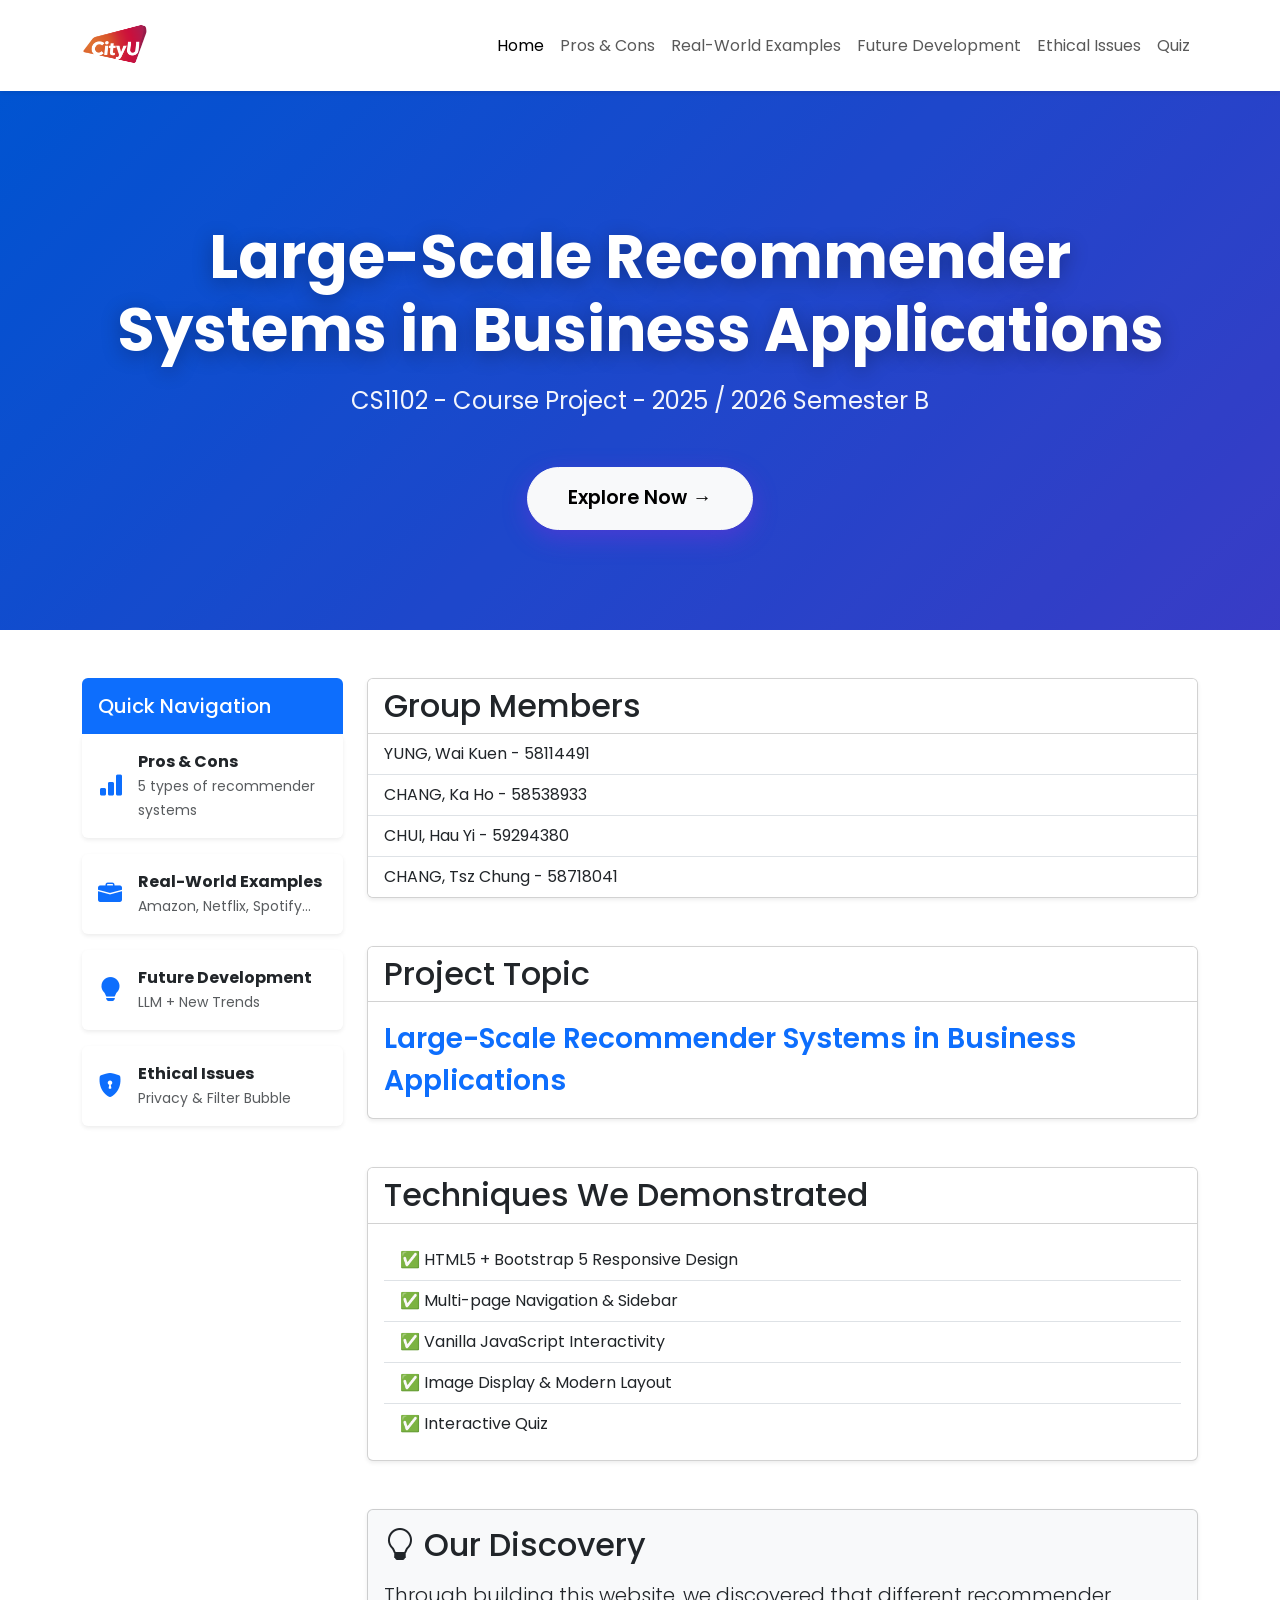
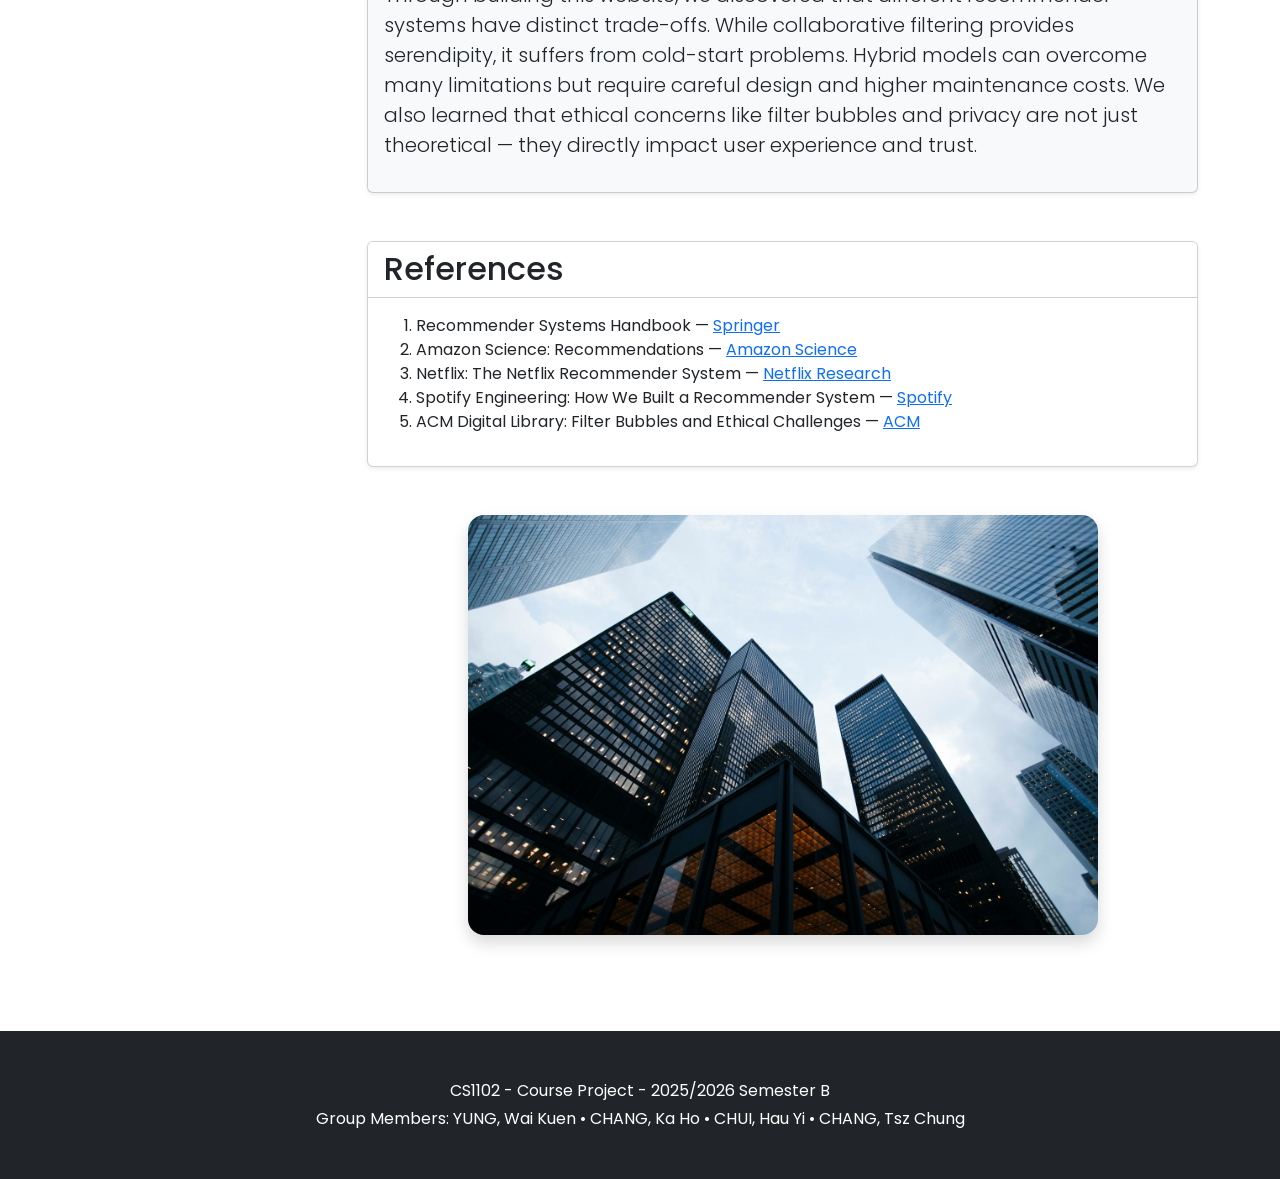
==== index.html @ 097c0360 "1.0 - CS1102 Project" ====
<!DOCTYPE html>
<html lang="en">
<head>
    <meta charset="UTF-8">
    <meta name="viewport" content="width=device-width, initial-scale=1.0">
    <title>Large-Scale Recommender Systems | CS1102</title>
    
    <!-- Bootstrap -->
    <link href="https://cdn.jsdelivr.net/npm/bootstrap@5.3.3/dist/css/bootstrap.min.css" rel="stylesheet">
    <!-- Bootstrap Icons -->
    <link rel="stylesheet" href="https://cdn.jsdelivr.net/npm/bootstrap-icons@1.11.3/font/bootstrap-icons.min.css">
    <!-- Google Fonts -->
    <link href="https://fonts.googleapis.com/css2?family=Poppins:wght@400;500;600;700&display=swap" rel="stylesheet">
    
    <style>
        body { font-family: 'Poppins', sans-serif; }
        .navbar { transition: all 0.4s ease; }
        .navbar.hidden { transform: translateY(-100%); }
        
        .hero {
            background: linear-gradient(135deg, #0066ff, #8a2be2, #ff00cc);
            background-size: 400% 400%;
            animation: gradientShift 15s ease infinite;
            color: white;
            padding: 130px 0 100px;
            position: relative;
            overflow: hidden;
        }

        @keyframes gradientShift {
            0% { background-position: 0% 50%; }
            50% { background-position: 100% 50%; }
            100% { background-position: 0% 50%; }
        }

        .hero::before {
            content: '';
            position: absolute;
            top: 0; left: 0; right: 0; bottom: 0;
            background: rgba(0, 0, 0, 0.18);
            z-index: 1;
        }

        .hero-content {
            position: relative;
            z-index: 2;
        }

        .hero h1 {
            font-size: 3.8rem;
            font-weight: 700;
            text-shadow: 0 4px 20px rgba(0, 0, 0, 0.3);
        }

        .hero p.lead {
            font-size: 1.5rem;
            font-weight: 400;
            opacity: 0.95;
        }

        .explore-btn {
            padding: 16px 40px;
            font-size: 1.2rem;
            font-weight: 600;
            border-radius: 50px;
            transition: all 0.3s;
            box-shadow: 0 8px 25px rgba(138, 43, 226, 0.4);
        }

        .explore-btn:hover {
            transform: translateY(-4px) scale(1.05);
            box-shadow: 0 15px 35px rgba(138, 43, 226, 0.5);
        }

                /* Back to Top Button */
        #backToTop {
            transition: all 0.3s ease;
        }
        #backToTop:hover {
            transform: scale(1.1);
            box-shadow: 0 10px 25px rgba(13, 110, 253, 0.4);
        }
        #backToTop.show {
            display: flex !important;
            align-items: center;
            justify-content: center;
        }
    </style>
</head>
<body>

    <!-- Top Navbar -->
    <nav class="navbar navbar-expand-lg navbar-light bg-white shadow-sm sticky-top">
        <div class="container">
            <!-- CityU Logo -->
            <a class="navbar-brand d-flex align-items-center" href="https://www.cityu.edu.hk/" target="_blank">
                <img src="images/cityu-logo.png" alt="CityU HK" height="65">
            </a>

            <button class="navbar-toggler" type="button" data-bs-toggle="collapse" data-bs-target="#navbarNav">
                <span class="navbar-toggler-icon"></span>
            </button>
            <div class="collapse navbar-collapse" id="navbarNav">
                <ul class="navbar-nav ms-auto">
                    <li class="nav-item"><a class="nav-link active" href="index.html">Home</a></li>
                    <li class="nav-item"><a class="nav-link" href="2.html">Pros & Cons</a></li>
                    <li class="nav-item"><a class="nav-link" href="3.html">Real-World Examples</a></li>
                    <li class="nav-item"><a class="nav-link" href="4.html">Future Development</a></li>
                    <li class="nav-item"><a class="nav-link" href="5.html">Ethical Issues</a></li>
                    <li class="nav-item"><a class="nav-link" href="quiz.html">Quiz</a></li>
                </ul>
            </div>
        </div>
    </nav>

    <div class="hero text-center">
        <div class="container hero-content">
            <h1 class="mb-3">Large-Scale Recommender Systems in Business Applications</h1>
            <p class="lead fs-4 mb-5">CS1102 - Course Project - 2025 / 2026 Semester B</p>
            <a href="2.html" class="btn btn-light explore-btn">
                Explore Now →
            </a>
        </div>
    </div>

    <div class="container mt-5">
        <div class="row">

            <!-- Sidebar -->
            <div class="col-lg-3">
                <div class="sticky-top" style="top: 20px;">
                    <div class="bg-primary text-white p-3 rounded-top">
                        <h5 class="mb-0">Quick Navigation</h5>
                    </div>
                    <div class="sidebar-card card border-0 shadow-sm mb-3">
                        <div class="card-body">
                            <a href="2.html" class="text-decoration-none text-dark d-flex align-items-center">
                                <i class="bi bi-bar-chart-fill me-3 fs-4 text-primary"></i>
                                <div>
                                    <strong>Pros & Cons</strong><br>
                                    <small class="text-muted">5 types of recommender systems</small>
                                </div>
                            </a>
                        </div>
                    </div>
                    <div class="sidebar-card card border-0 shadow-sm mb-3">
                        <div class="card-body">
                            <a href="3.html" class="text-decoration-none text-dark d-flex align-items-center">
                                <i class="bi bi-briefcase-fill me-3 fs-4 text-primary"></i>
                                <div>
                                    <strong>Real-World Examples</strong><br>
                                    <small class="text-muted">Amazon, Netflix, Spotify...</small>
                                </div>
                            </a>
                        </div>
                    </div>
                    <div class="sidebar-card card border-0 shadow-sm mb-3">
                        <div class="card-body">
                            <a href="4.html" class="text-decoration-none text-dark d-flex align-items-center">
                                <i class="bi bi-lightbulb-fill me-3 fs-4 text-primary"></i>
                                <div>
                                    <strong>Future Development</strong><br>
                                    <small class="text-muted">LLM + New Trends</small>
                                </div>
                            </a>
                        </div>
                    </div>
                    <div class="sidebar-card card border-0 shadow-sm mb-3">
                        <div class="card-body">
                            <a href="5.html" class="text-decoration-none text-dark d-flex align-items-center">
                                <i class="bi bi-shield-lock-fill me-3 fs-4 text-primary"></i>
                                <div>
                                    <strong>Ethical Issues</strong><br>
                                    <small class="text-muted">Privacy & Filter Bubble</small>
                                </div>
                            </a>
                        </div>
                    </div>
                </div>
            </div>

            <!-- Main Content -->
            <div class="col-lg-9">

                <!-- Group Members -->
                <div class="card shadow-sm mb-5">
                    <div class="card-header bg-white">
                        <h2 class="section-title mb-0">Group Members</h2>
                    </div>
                    <ul class="list-group list-group-flush">
                        <li class="list-group-item fs-6">YUNG, Wai Kuen - 58114491</li>
                        <li class="list-group-item fs-6">CHANG, Ka Ho - 58538933</li>
                        <li class="list-group-item fs-6">CHUI, Hau Yi - 59294380</li>
                        <li class="list-group-item fs-6">CHANG, Tsz Chung - 58718041</li>
                    </ul>
                </div>

                <!-- Topic -->
                <div class="card shadow-sm mb-5">
                    <div class="card-header bg-white">
                        <h2 class="section-title mb-0">Project Topic</h2>
                    </div>
                    <div class="card-body">
                        <p class="fs-3 fw-semibold text-primary mb-0">
                            Large-Scale Recommender Systems in Business Applications
                        </p>
                    </div>
                </div>

                <!-- Techniques -->
                <div class="card shadow-sm mb-5">
                    <div class="card-header bg-white">
                        <h2 class="section-title mb-0">Techniques We Demonstrated</h2>
                    </div>
                    <div class="card-body">
                        <ul class="list-group list-group-flush">
                            <li class="list-group-item">✅ HTML5 + Bootstrap 5 Responsive Design</li>
                            <li class="list-group-item">✅ Multi-page Navigation & Sidebar</li>
                            <li class="list-group-item">✅ Vanilla JavaScript Interactivity</li>
                            <li class="list-group-item">✅ Image Display & Modern Layout</li>
                            <li class="list-group-item">✅ Interactive Quiz</li>
                        </ul>
                    </div>
                </div>

                <!-- Discovery -->
                <div class="card shadow-sm mb-5 bg-light">
                    <div class="card-body">
                        <h2 class="section-title mb-3"><i class="bi bi-lightbulb"></i> Our Discovery</h2>
                        <p class="lead">
                            Through building this website, we discovered that different recommender systems have distinct trade-offs. 
                            While collaborative filtering provides serendipity, it suffers from cold-start problems. 
                            Hybrid models can overcome many limitations but require careful design and higher maintenance costs. 
                            We also learned that ethical concerns like filter bubbles and privacy are not just theoretical — they directly impact user experience and trust.
                        </p>
                    </div>
                </div>

                <!-- References -->
                <div class="card shadow-sm mb-5">
                    <div class="card-header bg-white">
                        <h2 class="section-title mb-0">References</h2>
                    </div>
                    <div class="card-body">
                        <ol>
                            <li>Recommender Systems Handbook — <a href="https://www.springer.com/gp/book/9781489976376" target="_blank">Springer</a></li>
                            <li>Amazon Science: Recommendations — <a href="https://www.amazon.science" target="_blank">Amazon Science</a></li>
                            <li>Netflix: The Netflix Recommender System — <a href="https://research.netflix.com" target="_blank">Netflix Research</a></li>
                            <li>Spotify Engineering: How We Built a Recommender System — <a href="https://engineering.atspotify.com" target="_blank">Spotify</a></li>
                            <li>ACM Digital Library: Filter Bubbles and Ethical Challenges — <a href="https://dl.acm.org" target="_blank">ACM</a></li>
                        </ol>
                    </div>
                </div>

                <!-- Cover Image -->
                <div class="text-center mb-5">
                    <img src="images/cover.jpg" alt="Recommender System" class="img-fluid rounded-4 shadow" style="max-height: 420px;">
                </div>

            </div>
        </div>
    </div>

    <!-- Footer -->
    <footer class="bg-dark text-white text-center py-5 mt-5">
        <div class="container">
            <p class="mb-1">CS1102 - Course Project - 2025/2026 Semester B</p>
            <p class="mb-0">Group Members: YUNG, Wai Kuen • CHANG, Ka Ho • CHUI, Hau Yi • CHANG, Tsz Chung</p>
        </div>
    </footer>

        <!-- Back to Top Button -->
    <button id="backToTop" class="btn btn-primary rounded-circle shadow-lg position-fixed bottom-0 end-0 m-4" 
            style="width: 55px; height: 55px; display: none; z-index: 1000;">
        <i class="bi bi-arrow-up fs-3"></i>
    </button>

    <!-- Bootstrap JS + JS -->
    <script src="https://cdn.jsdelivr.net/npm/bootstrap@5.3.3/dist/js/bootstrap.bundle.min.js"></script>
    <script src="js/script.js"></script>
</body>
</html>
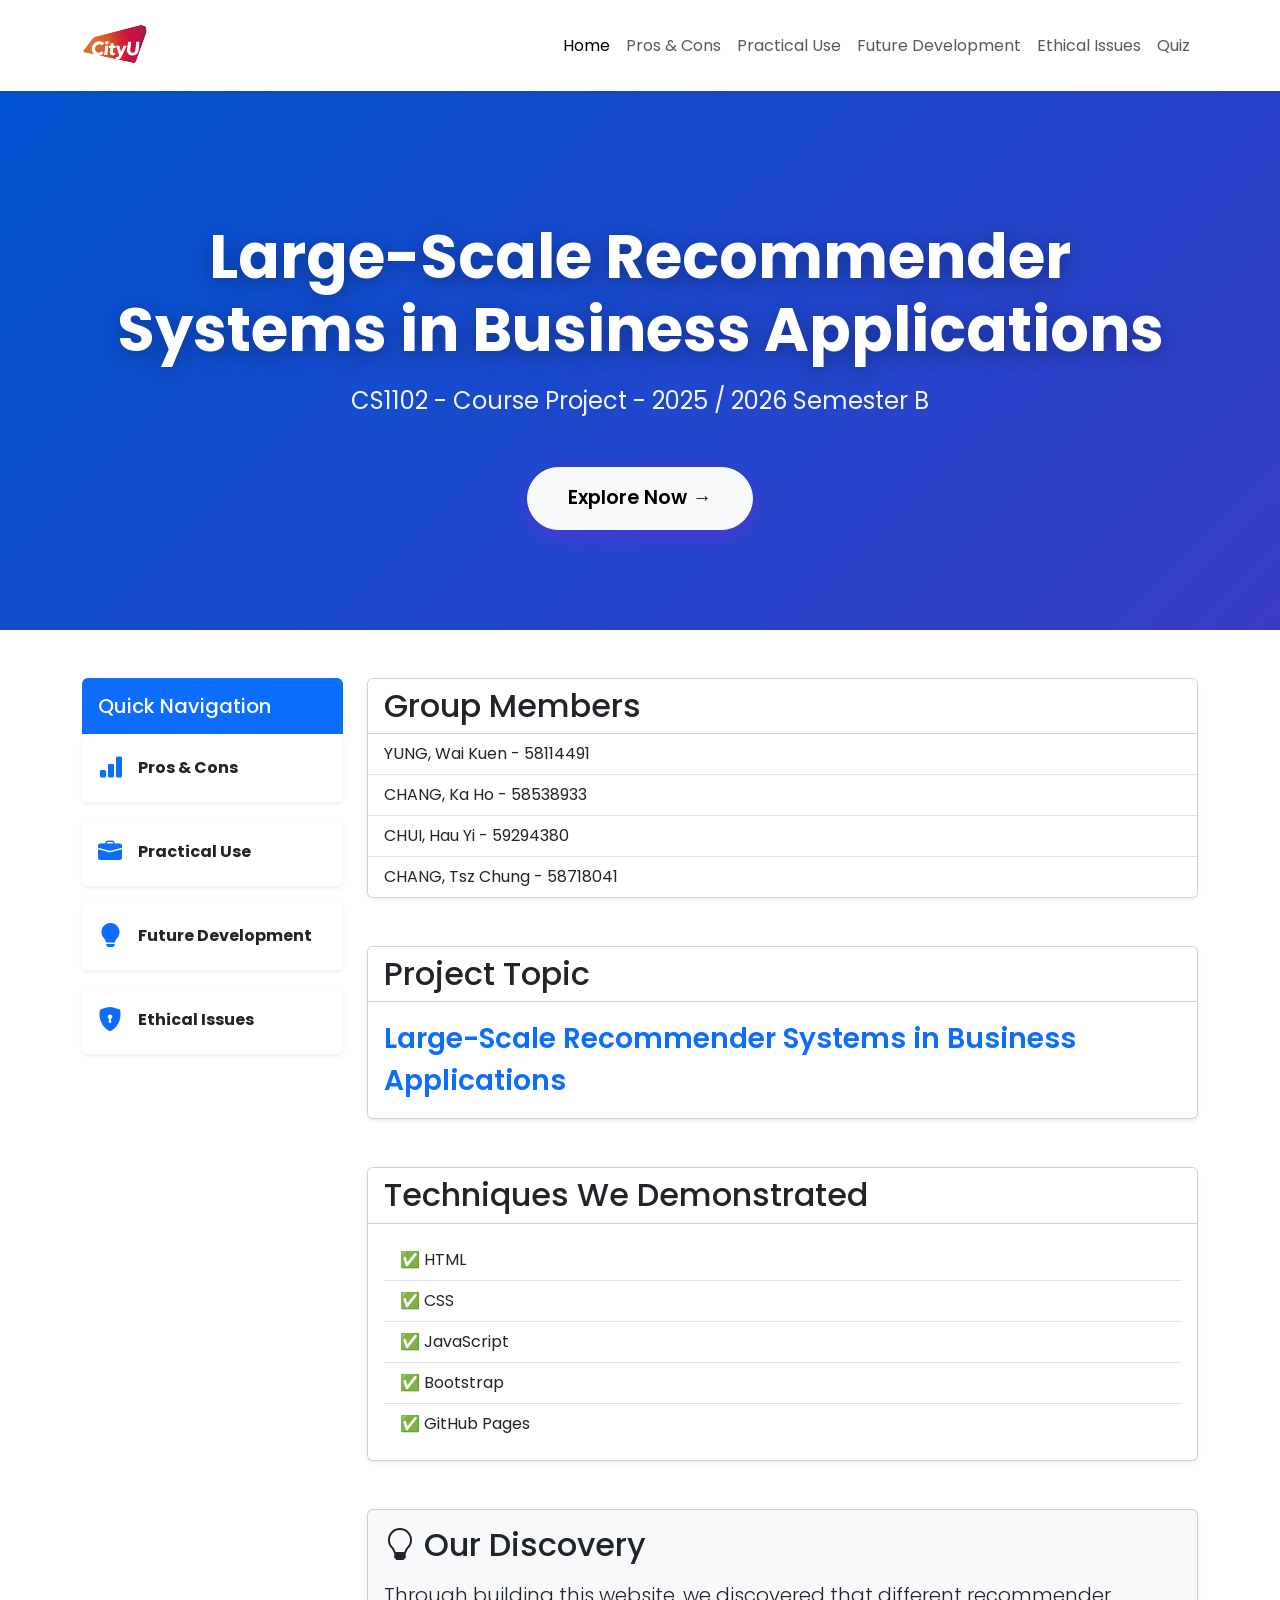
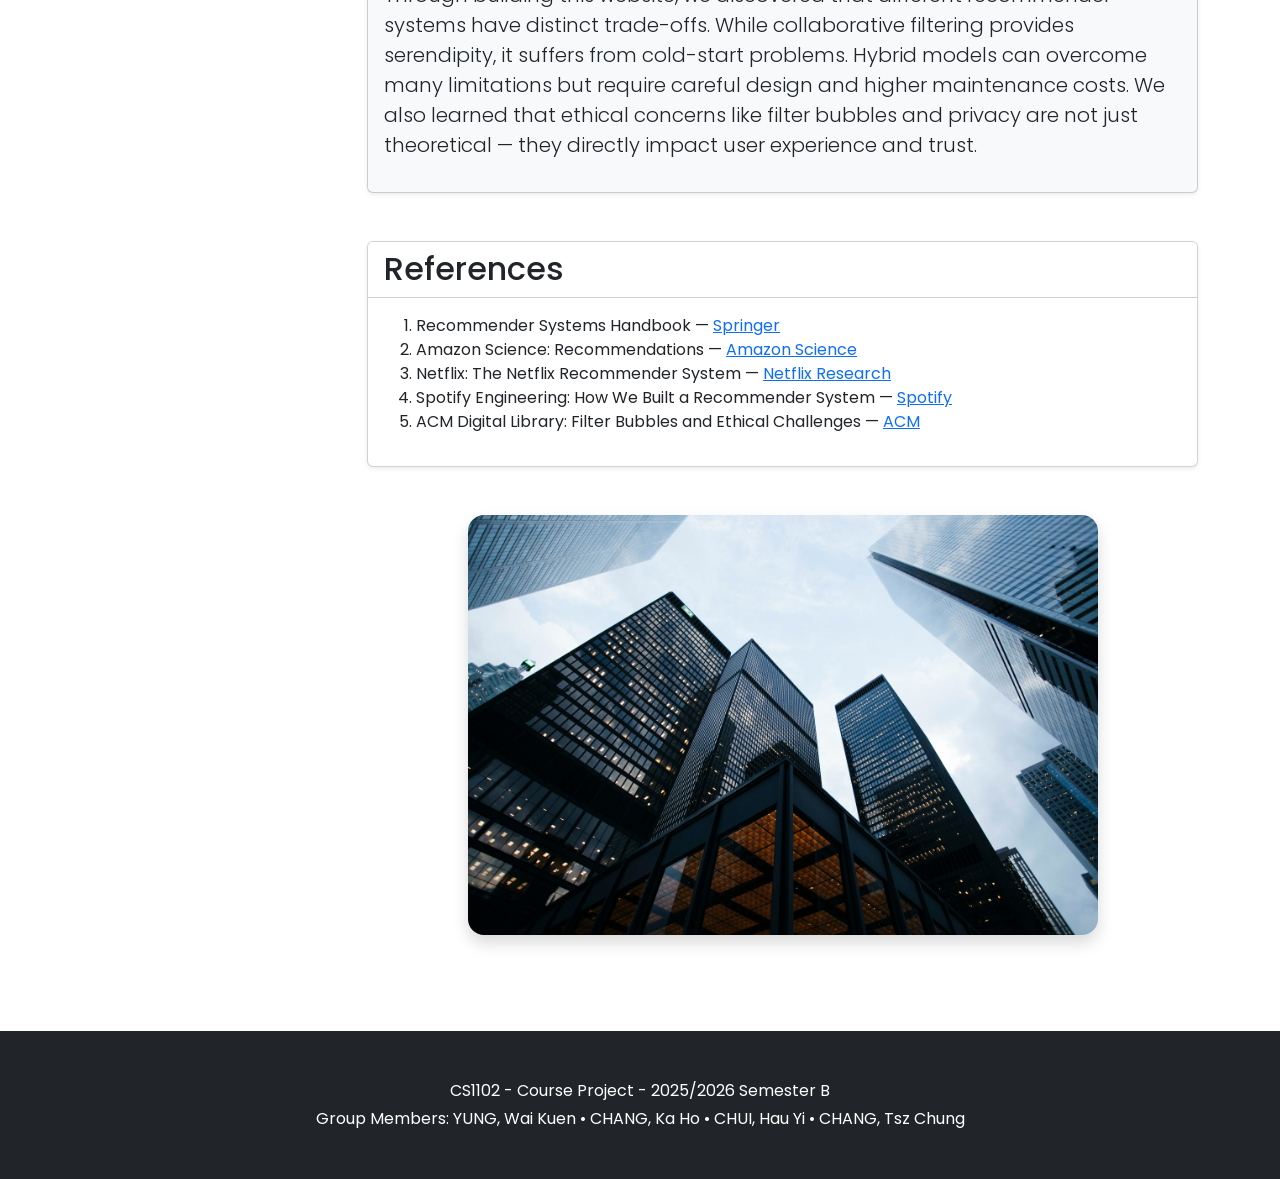
==== commit 20bf2938: "1.3" ====
--- a/index.html
+++ b/index.html
@@ -3,7 +3,7 @@
 <head>
     <meta charset="UTF-8">
     <meta name="viewport" content="width=device-width, initial-scale=1.0">
-    <title>Large-Scale Recommender Systems | CS1102</title>
+    <title>Home | CS1102</title>
     
     <!-- Bootstrap -->
     <link href="https://cdn.jsdelivr.net/npm/bootstrap@5.3.3/dist/css/bootstrap.min.css" rel="stylesheet">
@@ -16,6 +16,12 @@
         body { font-family: 'Poppins', sans-serif; }
         .navbar { transition: all 0.4s ease; }
         .navbar.hidden { transform: translateY(-100%); }
+
+        body {
+            display: flex;
+            flex-direction: column;
+            min-height: 100vh;
+        }
         
         .hero {
             background: linear-gradient(135deg, #0066ff, #8a2be2, #ff00cc);
@@ -104,7 +110,7 @@
                 <ul class="navbar-nav ms-auto">
                     <li class="nav-item"><a class="nav-link active" href="index.html">Home</a></li>
                     <li class="nav-item"><a class="nav-link" href="2.html">Pros & Cons</a></li>
-                    <li class="nav-item"><a class="nav-link" href="3.html">Real-World Examples</a></li>
+                    <li class="nav-item"><a class="nav-link" href="3.html">Practical Use</a></li>
                     <li class="nav-item"><a class="nav-link" href="4.html">Future Development</a></li>
                     <li class="nav-item"><a class="nav-link" href="5.html">Ethical Issues</a></li>
                     <li class="nav-item"><a class="nav-link" href="quiz.html">Quiz</a></li>
@@ -123,61 +129,53 @@
         </div>
     </div>
 
-    <div class="container mt-5">
+    <div class="container mt-5 flex-grow-1">
         <div class="row">
 
             <!-- Sidebar -->
-            <div class="col-lg-3">
-                <div class="sticky-top" style="top: 20px;">
-                    <div class="bg-primary text-white p-3 rounded-top">
-                        <h5 class="mb-0">Quick Navigation</h5>
-                    </div>
-                    <div class="sidebar-card card border-0 shadow-sm mb-3">
-                        <div class="card-body">
-                            <a href="2.html" class="text-decoration-none text-dark d-flex align-items-center">
-                                <i class="bi bi-bar-chart-fill me-3 fs-4 text-primary"></i>
-                                <div>
-                                    <strong>Pros & Cons</strong><br>
-                                    <small class="text-muted">5 types of recommender systems</small>
-                                </div>
-                            </a>
-                        </div>
-                    </div>
-                    <div class="sidebar-card card border-0 shadow-sm mb-3">
-                        <div class="card-body">
-                            <a href="3.html" class="text-decoration-none text-dark d-flex align-items-center">
-                                <i class="bi bi-briefcase-fill me-3 fs-4 text-primary"></i>
-                                <div>
-                                    <strong>Real-World Examples</strong><br>
-                                    <small class="text-muted">Amazon, Netflix, Spotify...</small>
-                                </div>
-                            </a>
-                        </div>
-                    </div>
-                    <div class="sidebar-card card border-0 shadow-sm mb-3">
-                        <div class="card-body">
-                            <a href="4.html" class="text-decoration-none text-dark d-flex align-items-center">
-                                <i class="bi bi-lightbulb-fill me-3 fs-4 text-primary"></i>
-                                <div>
-                                    <strong>Future Development</strong><br>
-                                    <small class="text-muted">LLM + New Trends</small>
-                                </div>
-                            </a>
-                        </div>
-                    </div>
-                    <div class="sidebar-card card border-0 shadow-sm mb-3">
-                        <div class="card-body">
-                            <a href="5.html" class="text-decoration-none text-dark d-flex align-items-center">
-                                <i class="bi bi-shield-lock-fill me-3 fs-4 text-primary"></i>
-                                <div>
-                                    <strong>Ethical Issues</strong><br>
-                                    <small class="text-muted">Privacy & Filter Bubble</small>
-                                </div>
-                            </a>
-                        </div>
-                    </div>
-                </div>
-            </div>
+    <div class="col-lg-3">
+        <div class="sticky-top" style="top: 20px;">
+            <div class="bg-primary text-white p-3 rounded-top">
+                <h5 class="mb-0">Quick Navigation</h5>
+            </div>
+        
+            <div class="card border-0 shadow-sm mb-3">
+                <div class="card-body">
+                    <a href="2.html" class="text-decoration-none text-dark d-flex align-items-center">
+                        <i class="bi bi-bar-chart-fill me-3 fs-4 text-primary"></i>
+                        <strong>Pros & Cons</strong>
+                    </a>
+                </div>
+            </div>
+        
+            <div class="card border-0 shadow-sm mb-3">
+                <div class="card-body">
+                    <a href="3.html" class="text-decoration-none text-dark d-flex align-items-center">
+                        <i class="bi bi-briefcase-fill me-3 fs-4 text-primary"></i>
+                        <strong>Practical Use</strong>
+                    </a>
+                </div>
+            </div>
+        
+            <div class="card border-0 shadow-sm mb-3">
+                <div class="card-body">
+                    <a href="4.html" class="text-decoration-none text-dark d-flex align-items-center">
+                        <i class="bi bi-lightbulb-fill me-3 fs-4 text-primary"></i>
+                        <strong>Future Development</strong>
+                    </a>
+                </div>
+            </div>
+        
+            <div class="card border-0 shadow-sm mb-3">
+                <div class="card-body">
+                    <a href="5.html" class="text-decoration-none text-dark d-flex align-items-center">
+                        <i class="bi bi-shield-lock-fill me-3 fs-4 text-primary"></i>
+                        <strong>Ethical Issues</strong>
+                    </a>
+                </div>
+            </div>
+        </div>
+    </div>
 
             <!-- Main Content -->
             <div class="col-lg-9">
@@ -214,11 +212,11 @@
                     </div>
                     <div class="card-body">
                         <ul class="list-group list-group-flush">
-                            <li class="list-group-item">✅ HTML5 + Bootstrap 5 Responsive Design</li>
-                            <li class="list-group-item">✅ Multi-page Navigation & Sidebar</li>
-                            <li class="list-group-item">✅ Vanilla JavaScript Interactivity</li>
-                            <li class="list-group-item">✅ Image Display & Modern Layout</li>
-                            <li class="list-group-item">✅ Interactive Quiz</li>
+                            <li class="list-group-item">✅ HTML</li>
+                            <li class="list-group-item">✅ CSS</li>
+                            <li class="list-group-item">✅ JavaScript</li>
+                            <li class="list-group-item">✅ Bootstrap</li>
+                            <li class="list-group-item">✅ GitHub Pages</li>
                         </ul>
                     </div>
                 </div>
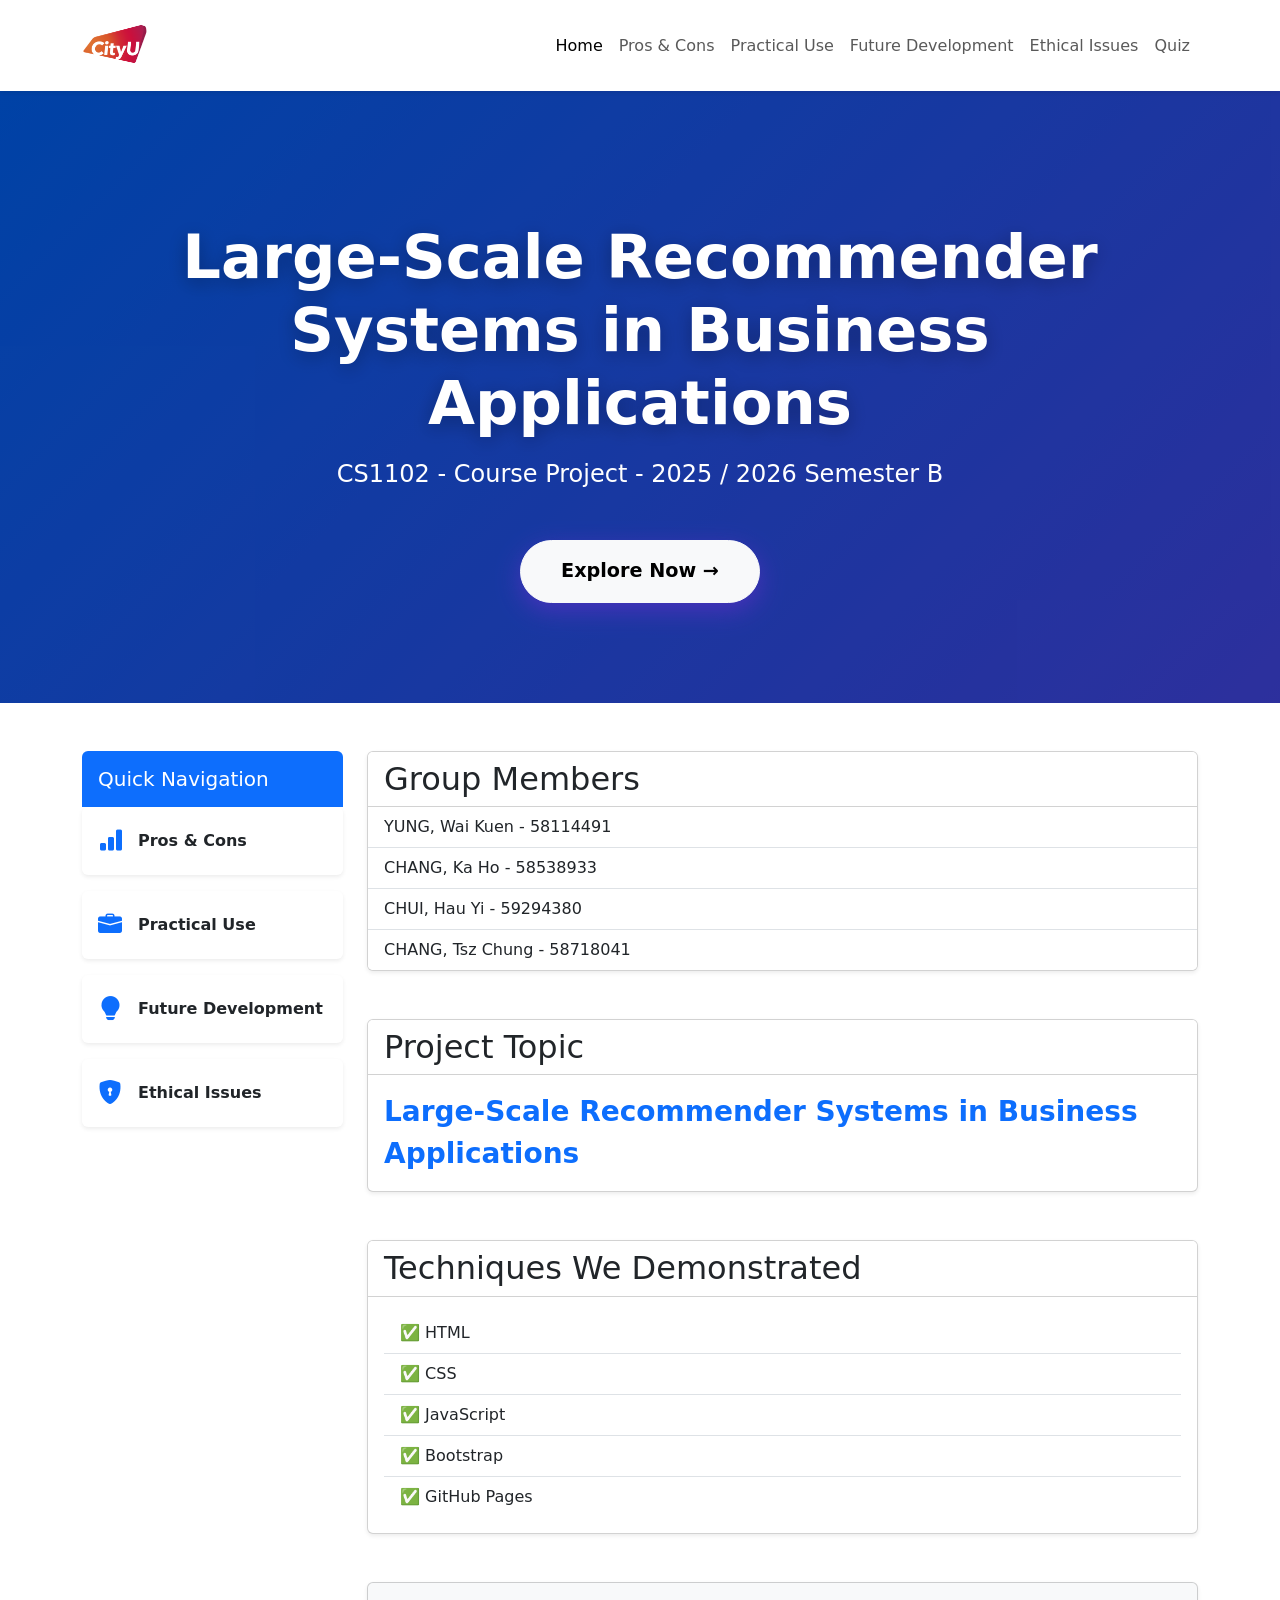
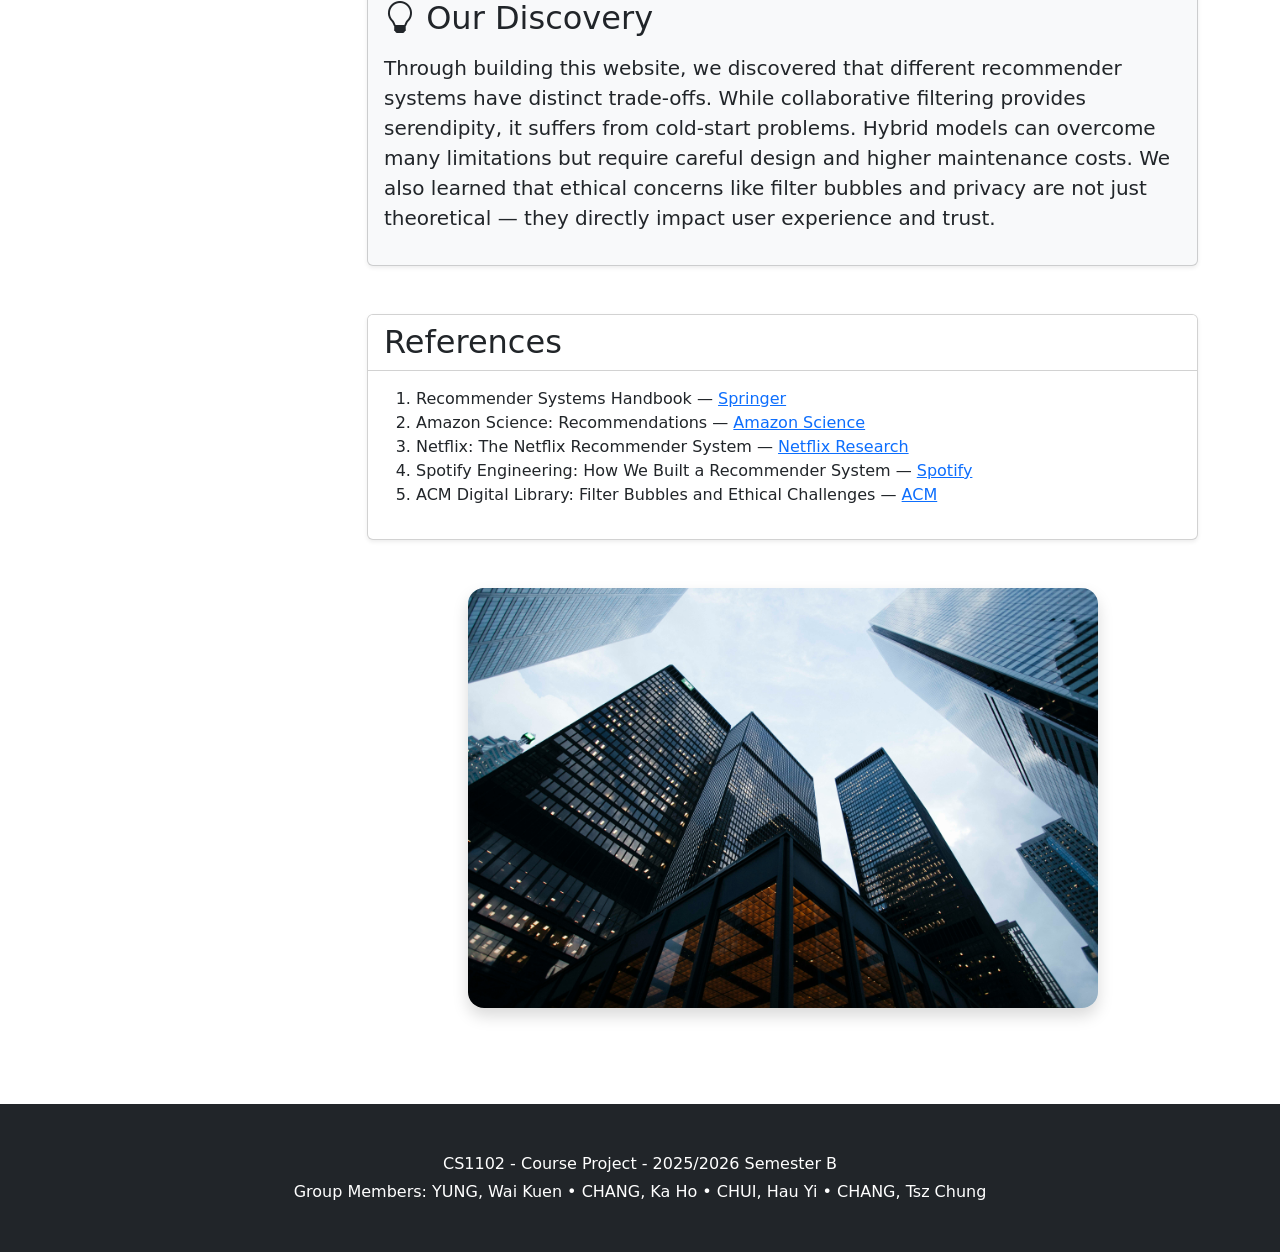
==== commit 89d20135: "1.4" ====
--- a/index.html
+++ b/index.html
@@ -4,98 +4,31 @@
     <meta charset="UTF-8">
     <meta name="viewport" content="width=device-width, initial-scale=1.0">
     <title>Home | CS1102</title>
-    
-    <!-- Bootstrap -->
+    <link rel="icon" href="images/favicon.ico" type="image/x-icon">
+    <link href="css/style.css" rel="stylesheet">
     <link href="https://cdn.jsdelivr.net/npm/bootstrap@5.3.3/dist/css/bootstrap.min.css" rel="stylesheet">
-    <!-- Bootstrap Icons -->
     <link rel="stylesheet" href="https://cdn.jsdelivr.net/npm/bootstrap-icons@1.11.3/font/bootstrap-icons.min.css">
-    <!-- Google Fonts -->
     <link href="https://fonts.googleapis.com/css2?family=Poppins:wght@400;500;600;700&display=swap" rel="stylesheet">
     
     <style>
-        body { font-family: 'Poppins', sans-serif; }
-        .navbar { transition: all 0.4s ease; }
-        .navbar.hidden { transform: translateY(-100%); }
-
-        body {
-            display: flex;
-            flex-direction: column;
-            min-height: 100vh;
-        }
-        
-        .hero {
-            background: linear-gradient(135deg, #0066ff, #8a2be2, #ff00cc);
-            background-size: 400% 400%;
-            animation: gradientShift 15s ease infinite;
-            color: white;
-            padding: 130px 0 100px;
-            position: relative;
-            overflow: hidden;
-        }
-
-        @keyframes gradientShift {
-            0% { background-position: 0% 50%; }
-            50% { background-position: 100% 50%; }
-            100% { background-position: 0% 50%; }
-        }
-
-        .hero::before {
-            content: '';
-            position: absolute;
-            top: 0; left: 0; right: 0; bottom: 0;
-            background: rgba(0, 0, 0, 0.18);
-            z-index: 1;
-        }
-
-        .hero-content {
-            position: relative;
-            z-index: 2;
-        }
-
-        .hero h1 {
-            font-size: 3.8rem;
-            font-weight: 700;
-            text-shadow: 0 4px 20px rgba(0, 0, 0, 0.3);
-        }
-
-        .hero p.lead {
-            font-size: 1.5rem;
-            font-weight: 400;
-            opacity: 0.95;
-        }
-
-        .explore-btn {
-            padding: 16px 40px;
-            font-size: 1.2rem;
-            font-weight: 600;
-            border-radius: 50px;
-            transition: all 0.3s;
-            box-shadow: 0 8px 25px rgba(138, 43, 226, 0.4);
-        }
-
-        .explore-btn:hover {
-            transform: translateY(-4px) scale(1.05);
-            box-shadow: 0 15px 35px rgba(138, 43, 226, 0.5);
-        }
-
-                /* Back to Top Button */
-        #backToTop {
-            transition: all 0.3s ease;
-        }
-        #backToTop:hover {
-            transform: scale(1.1);
-            box-shadow: 0 10px 25px rgba(13, 110, 253, 0.4);
-        }
-        #backToTop.show {
-            display: flex !important;
-            align-items: center;
-            justify-content: center;
-        }
+    .hero-content { position: relative; z-index: 2; }
+    .explore-btn {
+        padding: 16px 40px;
+        font-size: 1.2rem;
+        font-weight: 600;
+        border-radius: 50px;
+        transition: all 0.3s;
+        box-shadow: 0 8px 25px rgba(138, 43, 226, 0.4);
+    }
+    .explore-btn:hover {
+        transform: translateY(-4px) scale(1.05);
+        box-shadow: 0 15px 35px rgba(138, 43, 226, 0.5);
+    }
     </style>
 </head>
 <body>
 
-    <!-- Top Navbar -->
+    <!-- Navbar -->
     <nav class="navbar navbar-expand-lg navbar-light bg-white shadow-sm sticky-top">
         <div class="container">
             <!-- CityU Logo -->
@@ -139,7 +72,7 @@
                 <h5 class="mb-0">Quick Navigation</h5>
             </div>
         
-            <div class="card border-0 shadow-sm mb-3">
+            <div class="card sidebar-card border-0 shadow-sm mb-3">
                 <div class="card-body">
                     <a href="2.html" class="text-decoration-none text-dark d-flex align-items-center">
                         <i class="bi bi-bar-chart-fill me-3 fs-4 text-primary"></i>
@@ -148,7 +81,7 @@
                 </div>
             </div>
         
-            <div class="card border-0 shadow-sm mb-3">
+            <div class="card sidebar-card border-0 shadow-sm mb-3">
                 <div class="card-body">
                     <a href="3.html" class="text-decoration-none text-dark d-flex align-items-center">
                         <i class="bi bi-briefcase-fill me-3 fs-4 text-primary"></i>
@@ -157,7 +90,7 @@
                 </div>
             </div>
         
-            <div class="card border-0 shadow-sm mb-3">
+            <div class="card sidebar-card border-0 shadow-sm mb-3">
                 <div class="card-body">
                     <a href="4.html" class="text-decoration-none text-dark d-flex align-items-center">
                         <i class="bi bi-lightbulb-fill me-3 fs-4 text-primary"></i>
@@ -166,7 +99,7 @@
                 </div>
             </div>
         
-            <div class="card border-0 shadow-sm mb-3">
+            <div class="card sidebar-card border-0 shadow-sm mb-3">
                 <div class="card-body">
                     <a href="5.html" class="text-decoration-none text-dark d-flex align-items-center">
                         <i class="bi bi-shield-lock-fill me-3 fs-4 text-primary"></i>
@@ -177,11 +110,11 @@
         </div>
     </div>
 
-            <!-- Main Content -->
-            <div class="col-lg-9">
-
-                <!-- Group Members -->
-                <div class="card shadow-sm mb-5">
+            <!-- Main -->
+            <div class="col-lg-9 fade-in">
+
+                <!-- Members -->
+                <div class="card group-card shadow-sm mb-5">
                     <div class="card-header bg-white">
                         <h2 class="section-title mb-0">Group Members</h2>
                     </div>
@@ -194,7 +127,7 @@
                 </div>
 
                 <!-- Topic -->
-                <div class="card shadow-sm mb-5">
+                <div class="card topic-card shadow-sm mb-5">
                     <div class="card-header bg-white">
                         <h2 class="section-title mb-0">Project Topic</h2>
                     </div>
@@ -206,7 +139,7 @@
                 </div>
 
                 <!-- Techniques -->
-                <div class="card shadow-sm mb-5">
+                <div class="card tech-card shadow-sm mb-5">
                     <div class="card-header bg-white">
                         <h2 class="section-title mb-0">Techniques We Demonstrated</h2>
                     </div>
@@ -222,7 +155,7 @@
                 </div>
 
                 <!-- Discovery -->
-                <div class="card shadow-sm mb-5 bg-light">
+                <div class="card dis-card shadow-sm mb-5 bg-light">
                     <div class="card-body">
                         <h2 class="section-title mb-3"><i class="bi bi-lightbulb"></i> Our Discovery</h2>
                         <p class="lead">
@@ -235,7 +168,7 @@
                 </div>
 
                 <!-- References -->
-                <div class="card shadow-sm mb-5">
+                <div class="card ref-card shadow-sm mb-5">
                     <div class="card-header bg-white">
                         <h2 class="section-title mb-0">References</h2>
                     </div>
@@ -267,7 +200,7 @@
         </div>
     </footer>
 
-        <!-- Back to Top Button -->
+        <!-- B2T -->
     <button id="backToTop" class="btn btn-primary rounded-circle shadow-lg position-fixed bottom-0 end-0 m-4" 
             style="width: 55px; height: 55px; display: none; z-index: 1000;">
         <i class="bi bi-arrow-up fs-3"></i>
--- a/css/style.css
+++ b/css/style.css
@@ -0,0 +1,83 @@
+body { 
+    font-family: 'Poppins', sans-serif; 
+}
+
+.navbar { 
+    transition: all 0.4s ease; 
+}
+.navbar.hidden { 
+    transform: translateY(-100%); 
+}
+
+.hero {
+    background: linear-gradient(135deg, #0066ff, #8a2be2, #ff00cc);
+    background-size: 400% 400%;
+    animation: gradientShift 15s ease infinite;
+    color: white;
+    padding: 130px 0 100px;
+    position: relative;
+    overflow: hidden;
+}
+.hero::before {
+    content: '';
+    position: absolute;
+    top: 0; left: 0; right: 0; bottom: 0;
+    background: rgba(0, 0, 0, 0.35);
+    z-index: 1;
+}
+.hero .container { position: relative; z-index: 2; }
+.hero h1 {
+    font-size: 3.8rem;
+    font-weight: 700;
+    text-shadow: 0 4px 20px rgba(0,0,0,0.3);
+}
+
+.sidebar-card {
+    background: rgba(255, 255, 255, 0.88);
+    backdrop-filter: blur(12px);
+    border: 1px solid rgba(255,255,255,0.7);
+    transition: all 0.3s ease;
+}
+.sidebar-card:hover {
+    transform: translateY(-4px);
+    box-shadow: 0 12px 30px rgba(0, 0, 0, 0.18);
+    background: rgba(255, 255, 255, 0.95);
+}
+
+.btn:hover,
+.card:hover:not(.group-card):not(.topic-card):not(.tech-card):not(.dis-card):not(.ref-card) {
+    transform: translateY(-3px);
+    box-shadow: 0 10px 25px rgba(138, 43, 226, 0.25);
+}
+
+.nav-tabs .nav-link:hover {
+    color: #8a2be2 !important;
+    border-bottom: 3px solid #8a2be2;
+}
+
+.fade-in {
+    opacity: 0; 
+    animation: fadeInUp 0.9s ease forwards;
+}
+@keyframes fadeInUp {
+    to { opacity: 1; transform: translateY(0); }
+}
+
+@keyframes gradientShift {
+    0% { background-position: 0% 50%; }
+    50% { background-position: 100% 50%; }
+    100% { background-position: 0% 50%; }
+}
+
+#backToTop {
+    transition: all 0.3s ease;
+}
+#backToTop:hover {
+    transform: scale(1.1);
+    box-shadow: 0 10px 25px rgba(13, 110, 253, 0.4);
+}
+#backToTop.show {
+    display: flex !important;
+    align-items: center;
+    justify-content: center;
+}
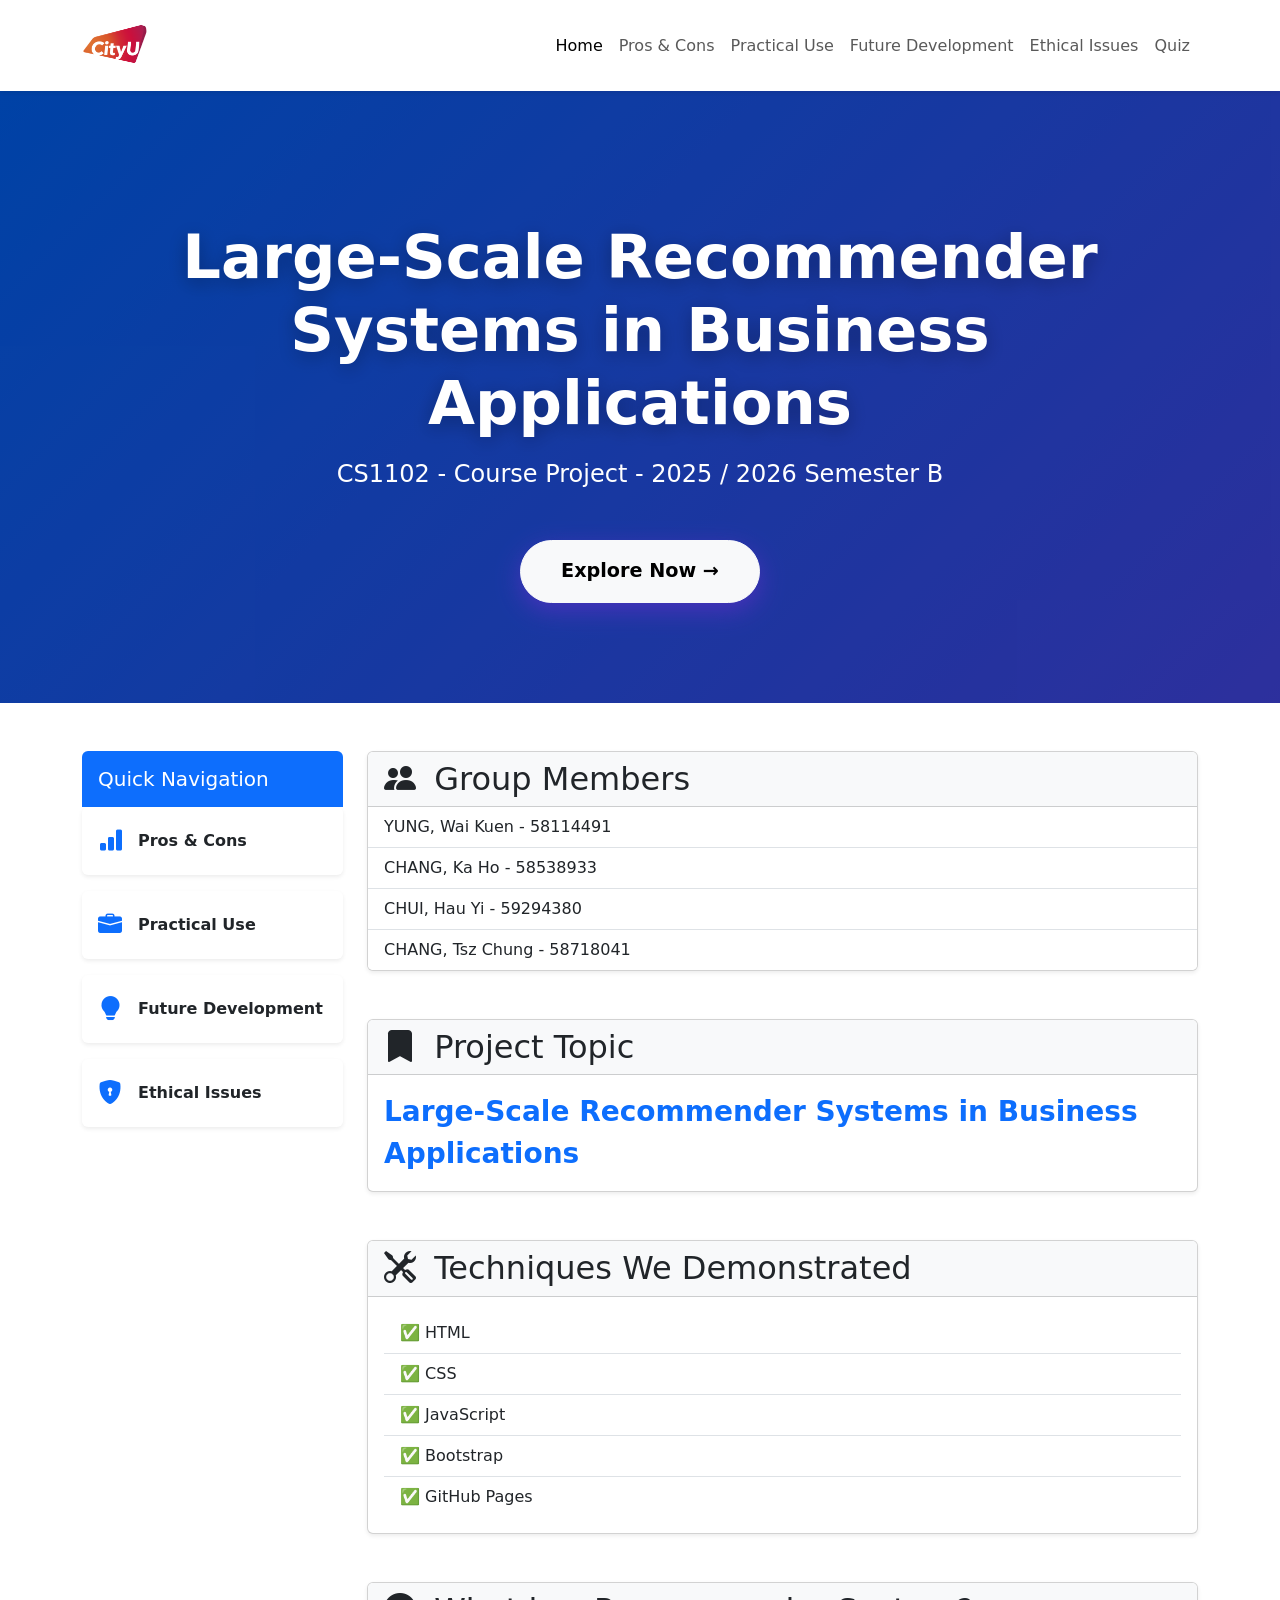
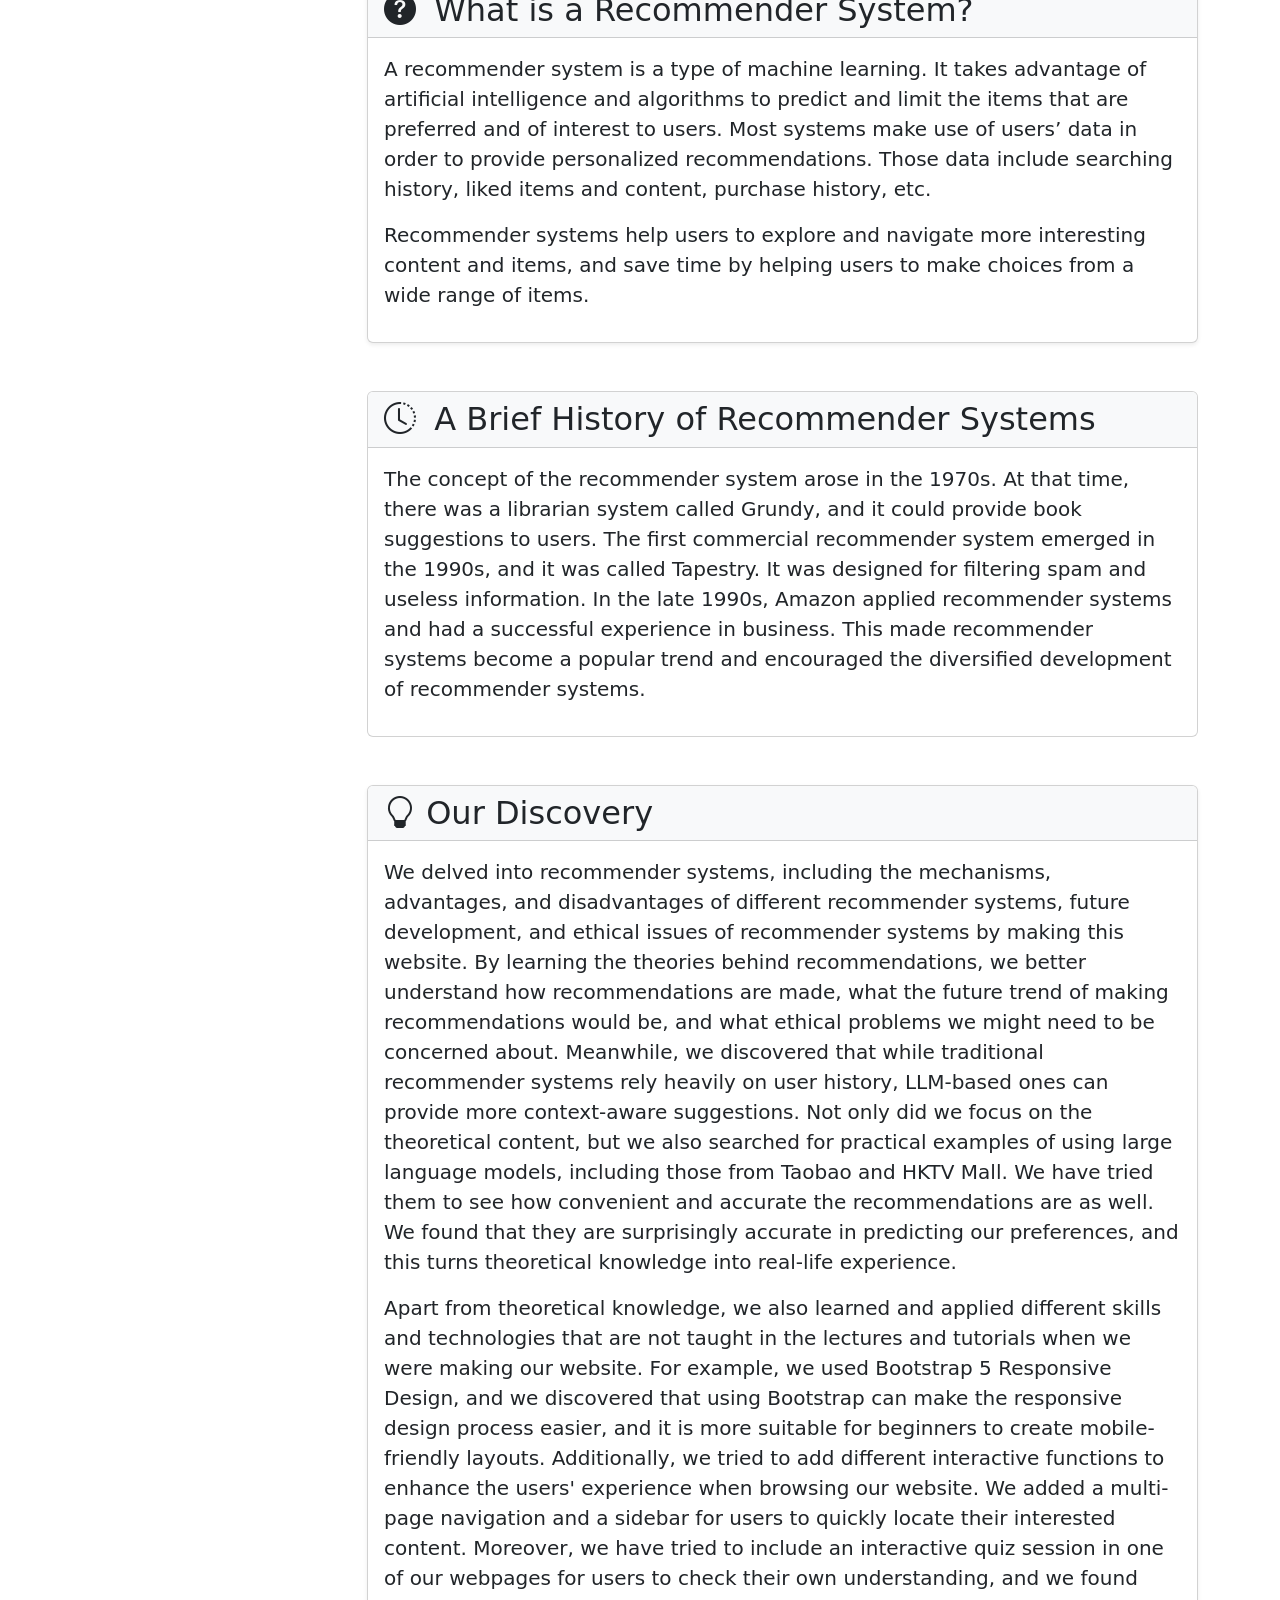
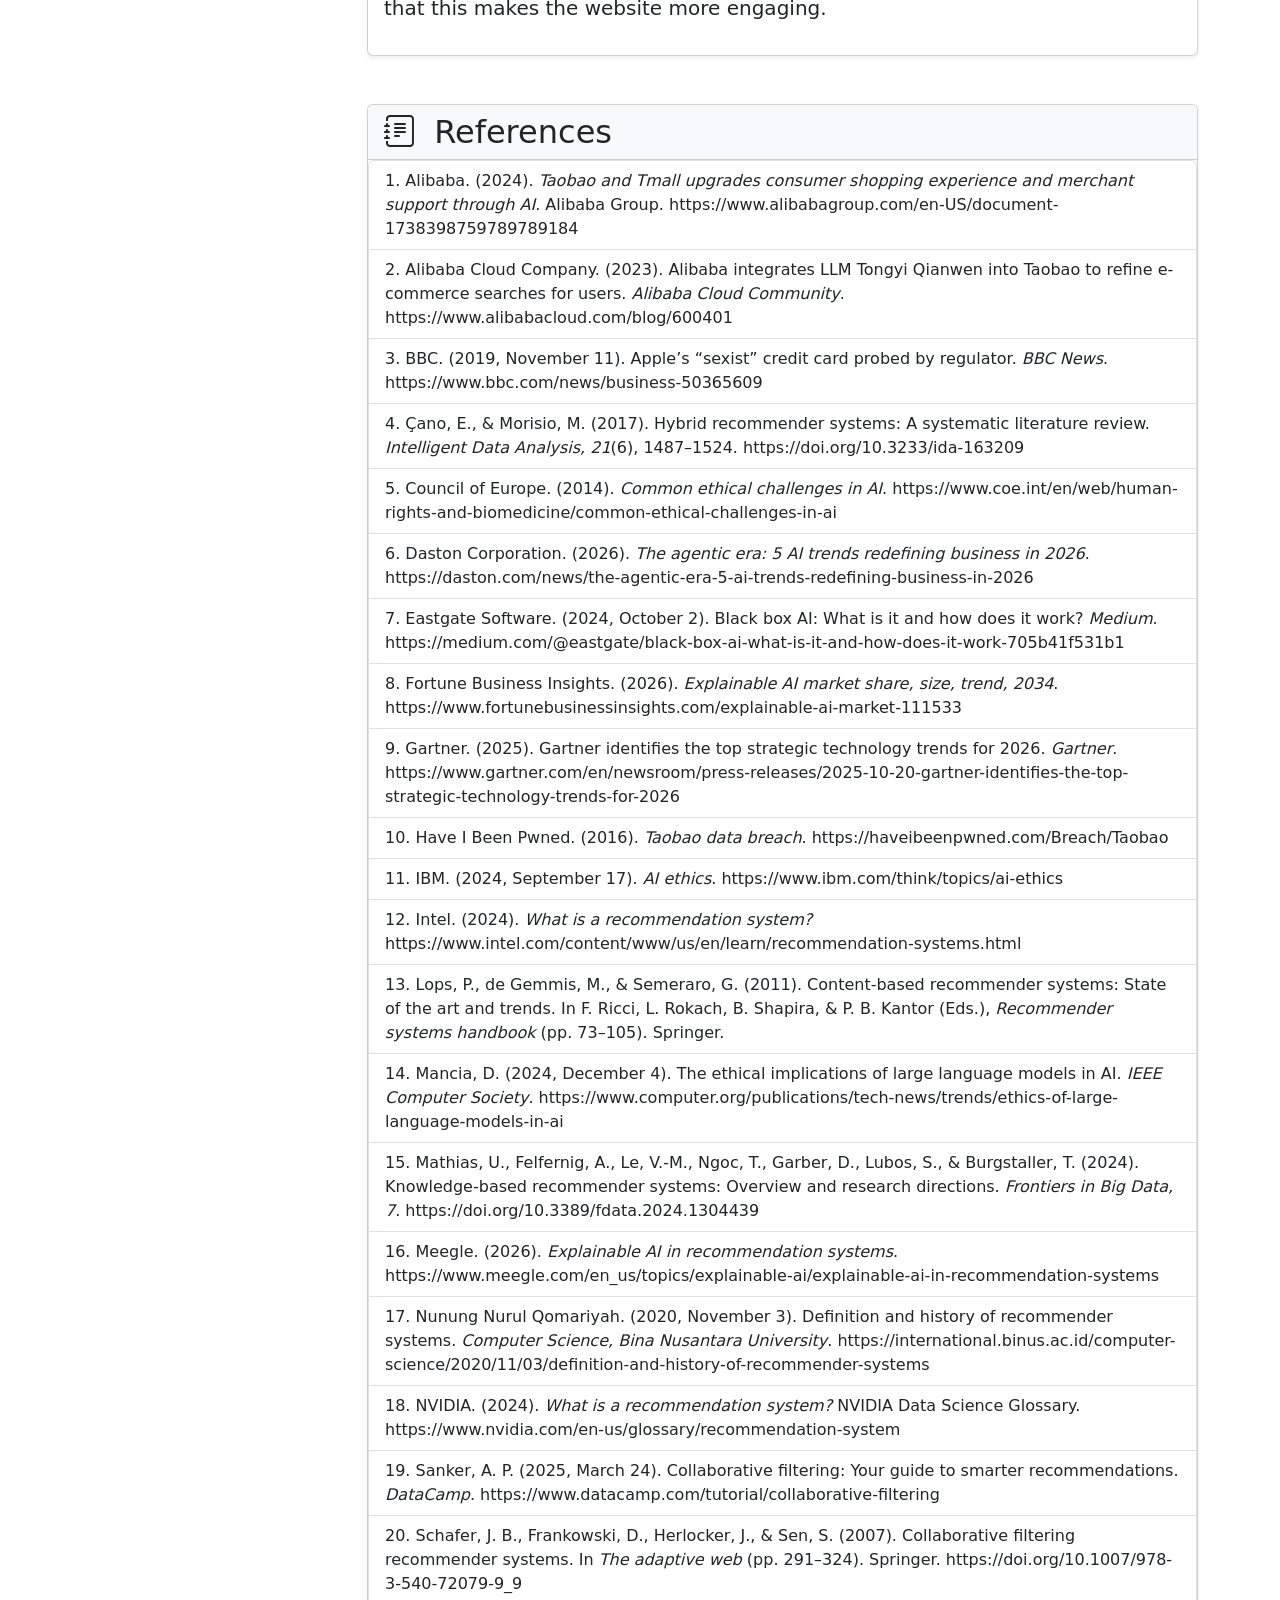
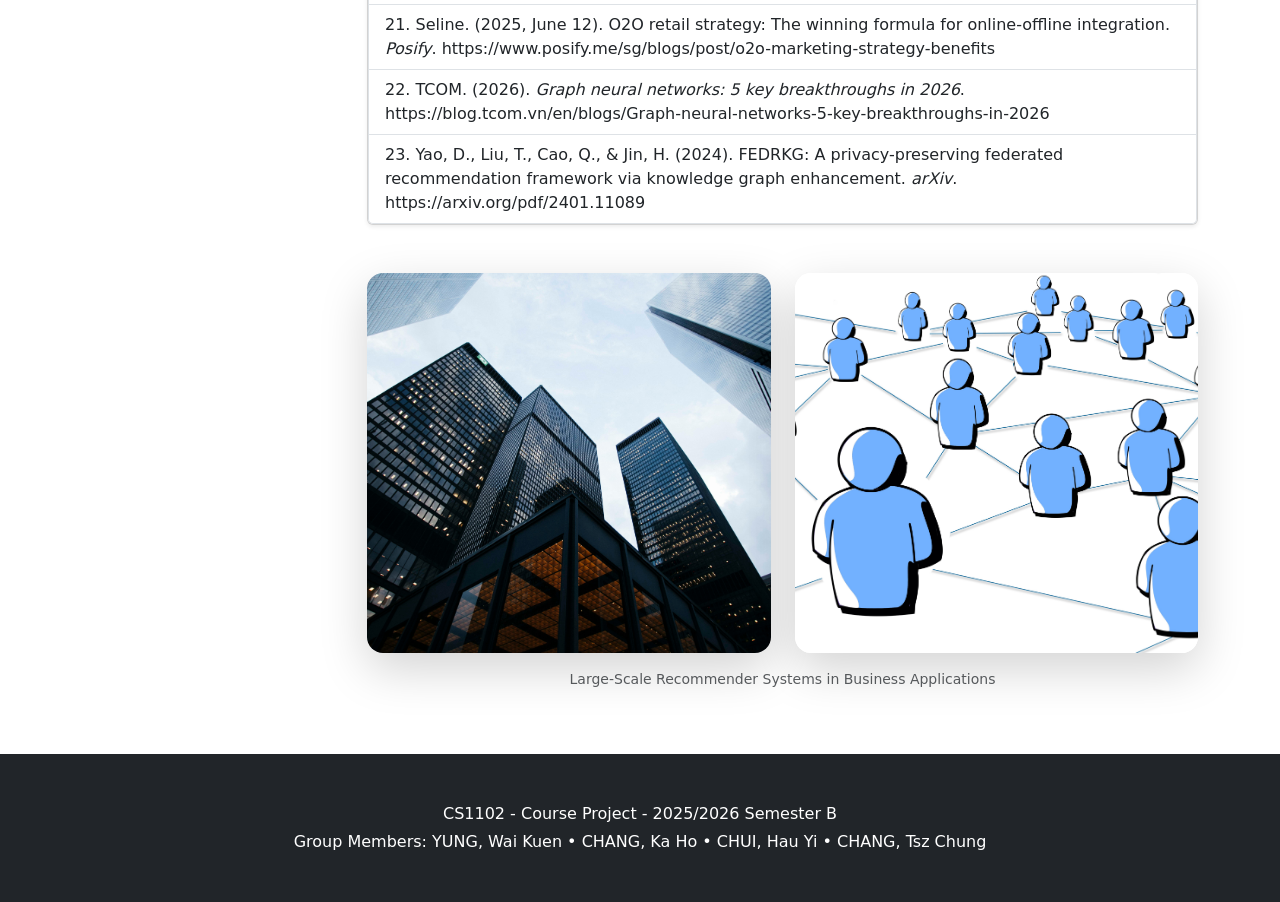
==== commit 26d387e1: "1.5" ====
--- a/index.html
+++ b/index.html
@@ -115,8 +115,8 @@
 
                 <!-- Members -->
                 <div class="card group-card shadow-sm mb-5">
-                    <div class="card-header bg-white">
-                        <h2 class="section-title mb-0">Group Members</h2>
+                    <div class="card-header bg-light">
+                        <h2 class="section-title mb-0"><i class="bi bi-people-fill me-2"></i> Group Members</h2>
                     </div>
                     <ul class="list-group list-group-flush">
                         <li class="list-group-item fs-6">YUNG, Wai Kuen - 58114491</li>
@@ -128,8 +128,8 @@
 
                 <!-- Topic -->
                 <div class="card topic-card shadow-sm mb-5">
-                    <div class="card-header bg-white">
-                        <h2 class="section-title mb-0">Project Topic</h2>
+                    <div class="card-header bg-light">
+                        <h2 class="section-title mb-0"><i class="bi bi-bookmark-fill me-2"></i> Project Topic</h2>
                     </div>
                     <div class="card-body">
                         <p class="fs-3 fw-semibold text-primary mb-0">
@@ -140,8 +140,8 @@
 
                 <!-- Techniques -->
                 <div class="card tech-card shadow-sm mb-5">
-                    <div class="card-header bg-white">
-                        <h2 class="section-title mb-0">Techniques We Demonstrated</h2>
+                    <div class="card-header bg-light">
+                        <h2 class="section-title mb-0"><i class="bi bi-tools me-2"></i> Techniques We Demonstrated</h2>
                     </div>
                     <div class="card-body">
                         <ul class="list-group list-group-flush">
@@ -154,39 +154,98 @@
                     </div>
                 </div>
 
+                <!-- Intro -->
+                <div class="card intro-card shadow-sm mb-5">
+                    <div class="card-header bg-light">
+                        <h2 class="section-title mb-0"><i class="bi bi-question-circle-fill me-2"></i> What is a Recommender System?</h2>
+                    </div>
+                    <div class="card-body">
+                        <p class="lead">
+                            A recommender system is a type of machine learning. It takes advantage of artificial intelligence and algorithms to predict and limit the items that are preferred and of interest to users. Most systems make use of users’ data in order to provide personalized recommendations. Those data include searching history, liked items and content, purchase history, etc.
+                        </p>
+                        <p class="lead">
+                            Recommender systems help users to explore and navigate more interesting content and items, and save time by helping users to make choices from a wide range of items.
+                        </p>
+                    </div>
+                </div>
+
+                <!-- History -->
+                <div class="card his-card mb-5">
+                    <div class="card-header bg-light">
+                        <h2 class="section-title mb-0"><i class="bi bi-clock-history me-2"></i> A Brief History of Recommender Systems</h2>
+                    </div>
+                    <div class="card-body">
+                        <p class="lead">
+                            The concept of the recommender system arose in the 1970s. At that time, there was a librarian system called Grundy, and it could provide book suggestions to users. The first commercial recommender system emerged in the 1990s, and it was called Tapestry. It was designed for filtering spam and useless information. In the late 1990s, Amazon applied recommender systems and had a successful experience in business. This made recommender systems become a popular trend and encouraged the diversified development of recommender systems.
+                        </p>
+                    </div>
+                </div>
+
                 <!-- Discovery -->
-                <div class="card dis-card shadow-sm mb-5 bg-light">
-                    <div class="card-body">
-                        <h2 class="section-title mb-3"><i class="bi bi-lightbulb"></i> Our Discovery</h2>
-                        <p class="lead">
-                            Through building this website, we discovered that different recommender systems have distinct trade-offs. 
-                            While collaborative filtering provides serendipity, it suffers from cold-start problems. 
-                            Hybrid models can overcome many limitations but require careful design and higher maintenance costs. 
-                            We also learned that ethical concerns like filter bubbles and privacy are not just theoretical — they directly impact user experience and trust.
+                <div class="card dis-card shadow-sm mb-5">
+                    <div class="card-header bg-light">
+                        <h2 class="section-title mb-0"><i class="bi bi-lightbulb"></i> Our Discovery</h2>
+                    </div>
+                    <div class="card-body">
+                        <p class="lead">
+                            We delved into recommender systems, including the mechanisms, advantages, and disadvantages of different recommender systems, future development, and ethical issues of recommender systems by making this website. By learning the theories behind recommendations, we better understand how recommendations are made, what the future trend of making recommendations would be, and what ethical problems we might need to be concerned about. Meanwhile, we discovered that while traditional recommender systems rely heavily on user history, LLM-based ones can provide more context-aware suggestions. Not only did we focus on the theoretical content, but we also searched for practical examples of using large language models, including those from Taobao and HKTV Mall. We have tried them to see how convenient and accurate the recommendations are as well. We found that they are surprisingly accurate in predicting our preferences, and this turns theoretical knowledge into real-life experience.
+                        </p>
+                        <p class="lead">
+                            Apart from theoretical knowledge, we also learned and applied different skills and technologies that are not taught in the lectures and tutorials when we were making our website. For example, we used Bootstrap 5 Responsive Design, and we discovered that using Bootstrap can make the responsive design process easier, and it is more suitable for beginners to create mobile-friendly layouts. Additionally, we tried to add different interactive functions to enhance the users' experience when browsing our website. We added a multi-page navigation and a sidebar for users to quickly locate their interested content. Moreover, we have tried to include an interactive quiz session in one of our webpages for users to check their own understanding, and we found that this makes the website more engaging.
                         </p>
                     </div>
                 </div>
 
                 <!-- References -->
                 <div class="card ref-card shadow-sm mb-5">
-                    <div class="card-header bg-white">
-                        <h2 class="section-title mb-0">References</h2>
-                    </div>
-                    <div class="card-body">
-                        <ol>
-                            <li>Recommender Systems Handbook — <a href="https://www.springer.com/gp/book/9781489976376" target="_blank">Springer</a></li>
-                            <li>Amazon Science: Recommendations — <a href="https://www.amazon.science" target="_blank">Amazon Science</a></li>
-                            <li>Netflix: The Netflix Recommender System — <a href="https://research.netflix.com" target="_blank">Netflix Research</a></li>
-                            <li>Spotify Engineering: How We Built a Recommender System — <a href="https://engineering.atspotify.com" target="_blank">Spotify</a></li>
-                            <li>ACM Digital Library: Filter Bubbles and Ethical Challenges — <a href="https://dl.acm.org" target="_blank">ACM</a></li>
-                        </ol>
-                    </div>
+                    <div class="card-header bg-light">
+                        <h2 class="section-title mb-0"><i class="bi bi-journal-text me-2"></i> References</h2>
+                    </div>
+                    <ol class="list-group list-group-numbered">
+                        <li class="list-group-item">Alibaba. (2024). <em>Taobao and Tmall upgrades consumer shopping experience and merchant support through AI</em>. Alibaba Group. https://www.alibabagroup.com/en-US/document-1738398759789789184</li>
+                        <li class="list-group-item">Alibaba Cloud Company. (2023). Alibaba integrates LLM Tongyi Qianwen into Taobao to refine e-commerce searches for users. <em>Alibaba Cloud Community</em>. https://www.alibabacloud.com/blog/600401</li> 
+                        <li class="list-group-item">BBC. (2019, November 11). Apple’s “sexist” credit card probed by regulator. <em>BBC News</em>. https://www.bbc.com/news/business-50365609</li>
+                        <li class="list-group-item">Çano, E., & Morisio, M. (2017). Hybrid recommender systems: A systematic literature review. <em>Intelligent Data Analysis, 21</em>(6), 1487–1524. https://doi.org/10.3233/ida-163209</li>
+                        <li class="list-group-item">Council of Europe. (2014). <em>Common ethical challenges in AI</em>. https://www.coe.int/en/web/human-rights-and-biomedicine/common-ethical-challenges-in-ai</li>
+                        <li class="list-group-item">Daston Corporation. (2026). <em>The agentic era: 5 AI trends redefining business in 2026</em>. https://daston.com/news/the-agentic-era-5-ai-trends-redefining-business-in-2026</li>
+                        <li class="list-group-item">Eastgate Software. (2024, October 2). Black box AI: What is it and how does it work? <em>Medium</em>. https://medium.com/@eastgate/black-box-ai-what-is-it-and-how-does-it-work-705b41f531b1</li>
+                        <li class="list-group-item">Fortune Business Insights. (2026). <em>Explainable AI market share, size, trend, 2034</em>. https://www.fortunebusinessinsights.com/explainable-ai-market-111533</li>
+                        <li class="list-group-item">Gartner. (2025). Gartner identifies the top strategic technology trends for 2026. <em>Gartner</em>. https://www.gartner.com/en/newsroom/press-releases/2025-10-20-gartner-identifies-the-top-strategic-technology-trends-for-2026</li>
+                        <li class="list-group-item">Have I Been Pwned. (2016). <em>Taobao data breach</em>. https://haveibeenpwned.com/Breach/Taobao</li>
+                        <li class="list-group-item">IBM. (2024, September 17). <em>AI ethics</em>. https://www.ibm.com/think/topics/ai-ethics</li>
+                        <li class="list-group-item">Intel. (2024). <em>What is a recommendation system?</em> https://www.intel.com/content/www/us/en/learn/recommendation-systems.html</li>
+                        <li class="list-group-item">Lops, P., de Gemmis, M., & Semeraro, G. (2011). Content-based recommender systems: State of the art and trends. In F. Ricci, L. Rokach, B. Shapira, & P. B. Kantor (Eds.), <em>Recommender systems handbook</em> (pp. 73–105). Springer.</li>
+                        <li class="list-group-item">Mancia, D. (2024, December 4). The ethical implications of large language models in AI. <em>IEEE Computer Society</em>. https://www.computer.org/publications/tech-news/trends/ethics-of-large-language-models-in-ai</li>                            <li class="list-group-item">Mathias, U., Felfernig, A., Le, V.-M., Ngoc, T., Garber, D., Lubos, S., & Burgstaller, T. (2024). Knowledge-based recommender systems: Overview and research directions. <em>Frontiers in Big Data, 7</em>. https://doi.org/10.3389/fdata.2024.1304439</li>
+                        <li class="list-group-item">Meegle. (2026). <em>Explainable AI in recommendation systems</em>. https://www.meegle.com/en_us/topics/explainable-ai/explainable-ai-in-recommendation-systems</li>
+                        <li class="list-group-item">Nunung Nurul Qomariyah. (2020, November 3). Definition and history of recommender systems. <em>Computer Science, Bina Nusantara University</em>. https://international.binus.ac.id/computer-science/2020/11/03/definition-and-history-of-recommender-systems</li>
+                        <li class="list-group-item">NVIDIA. (2024). <em>What is a recommendation system?</em> NVIDIA Data Science Glossary. https://www.nvidia.com/en-us/glossary/recommendation-system</li>
+                        <li class="list-group-item">Sanker, A. P. (2025, March 24). Collaborative filtering: Your guide to smarter recommendations. <em>DataCamp</em>. https://www.datacamp.com/tutorial/collaborative-filtering</li>
+                        <li class="list-group-item">Schafer, J. B., Frankowski, D., Herlocker, J., & Sen, S. (2007). Collaborative filtering recommender systems. In <em>The adaptive web</em> (pp. 291–324). Springer. https://doi.org/10.1007/978-3-540-72079-9_9</li>
+                        <li class="list-group-item">Seline. (2025, June 12). O2O retail strategy: The winning formula for online-offline integration. <em>Posify</em>. https://www.posify.me/sg/blogs/post/o2o-marketing-strategy-benefits</li>
+                        <li class="list-group-item">TCOM. (2026). <em>Graph neural networks: 5 key breakthroughs in 2026</em>. https://blog.tcom.vn/en/blogs/Graph-neural-networks-5-key-breakthroughs-in-2026</li>
+                        <li class="list-group-item">Yao, D., Liu, T., Cao, Q., & Jin, H. (2024). FEDRKG: A privacy-preserving federated recommendation framework via knowledge graph enhancement. <em>arXiv</em>. https://arxiv.org/pdf/2401.11089</li>
+                    </ol>
                 </div>
 
                 <!-- Cover Image -->
-                <div class="text-center mb-5">
-                    <img src="images/cover.jpg" alt="Recommender System" class="img-fluid rounded-4 shadow" style="max-height: 420px;">
-                </div>
+                <div class="row g-4">
+                    <div class="col-lg-6 col-12">
+                        <img src="images/home-cover1.jpg" 
+                            alt="Recommender System 1" 
+                            class="img-fluid rounded-4 shadow-lg w-100"
+                            style="height: 380px; object-fit: cover;">
+                    </div>
+                    <div class="col-lg-6 col-12">
+                        <img src="images/home-cover2.jpg" 
+                            alt="Recommender System 2" 
+                            class="img-fluid rounded-4 shadow-lg w-100"
+                            style="height: 380px; object-fit: cover;">
+                    </div>
+                </div>
+                <p class="text-center text-muted mt-3 small">
+                    Large-Scale Recommender Systems in Business Applications
+                </p>
+            </div>
 
             </div>
         </div>
--- a/css/style.css
+++ b/css/style.css
@@ -45,7 +45,7 @@
 }
 
 .btn:hover,
-.card:hover:not(.group-card):not(.topic-card):not(.tech-card):not(.dis-card):not(.ref-card) {
+.card:hover:not(.group-card):not(.topic-card):not(.tech-card):not(.intro-card):not(.his-card):not(.dis-card):not(.ref-card)not(.start-card):not(.quiz-card):not(.result-card) {
     transform: translateY(-3px);
     box-shadow: 0 10px 25px rgba(138, 43, 226, 0.25);
 }
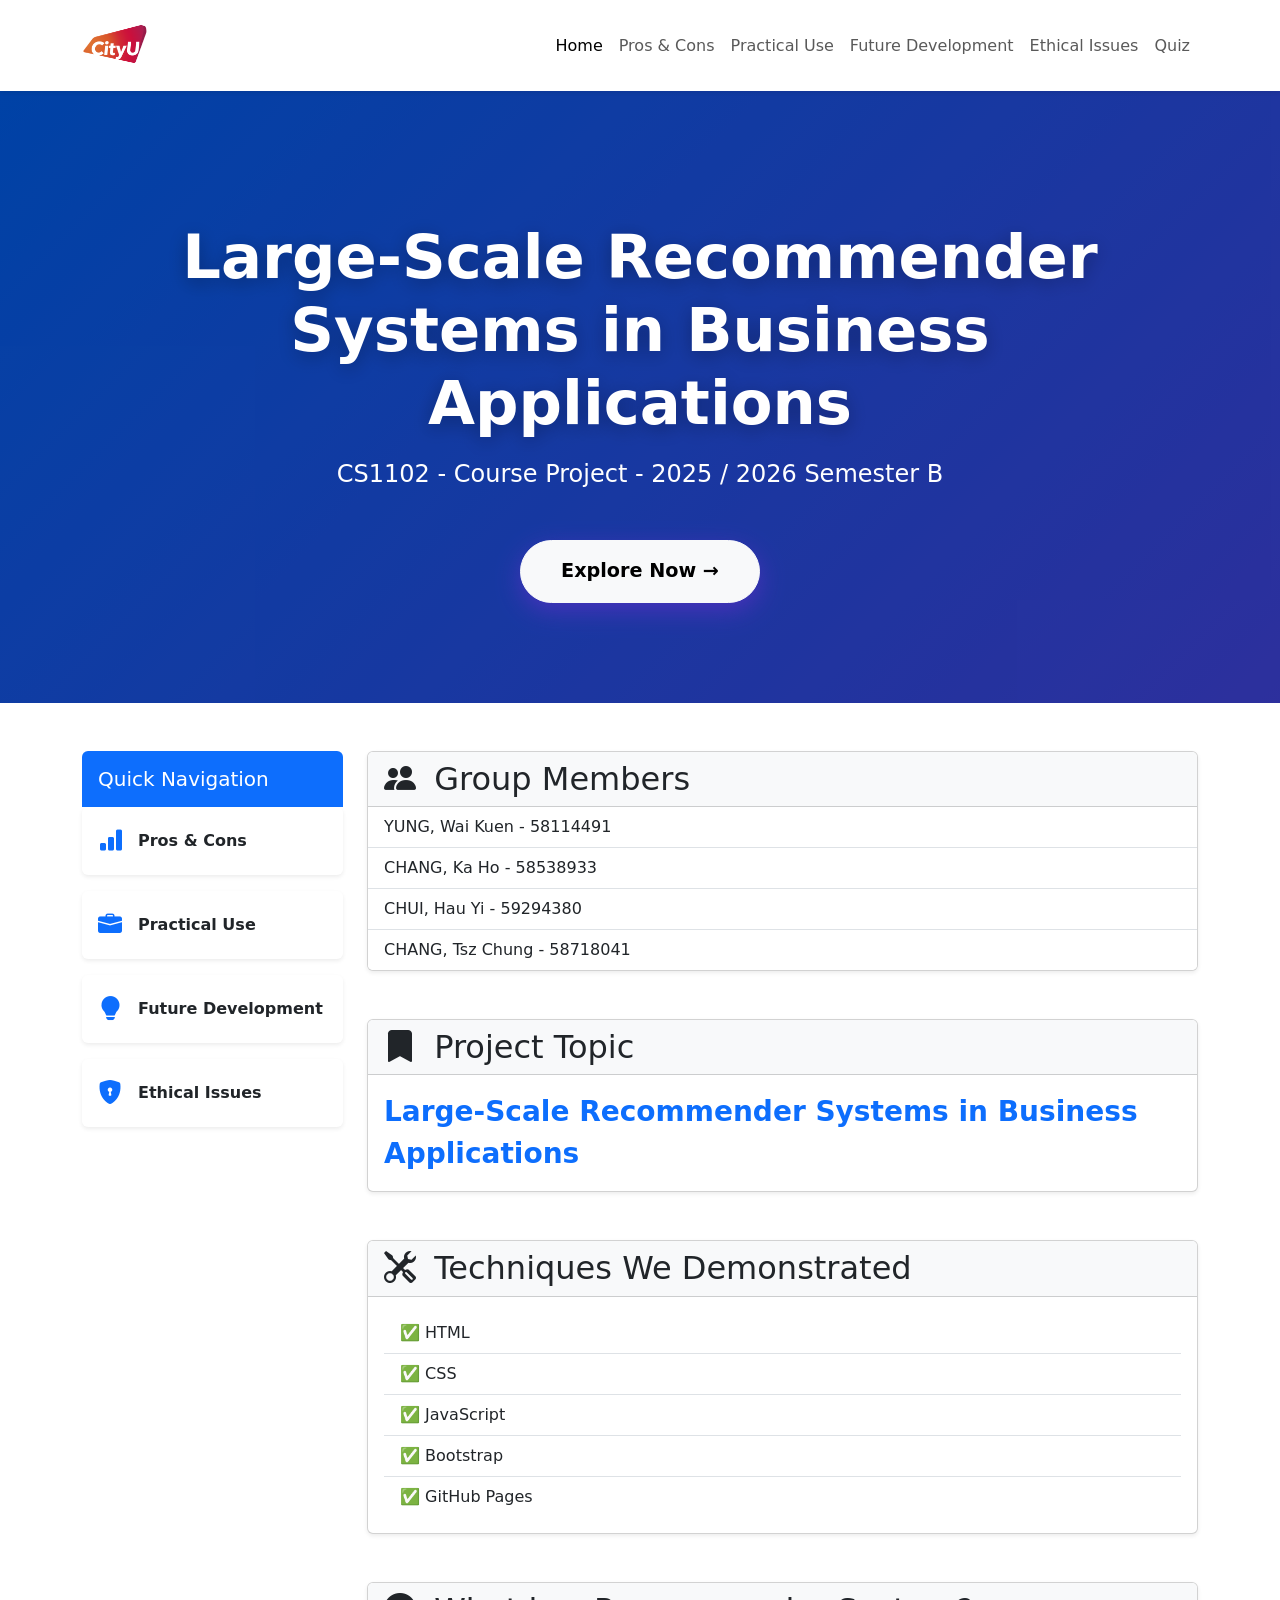
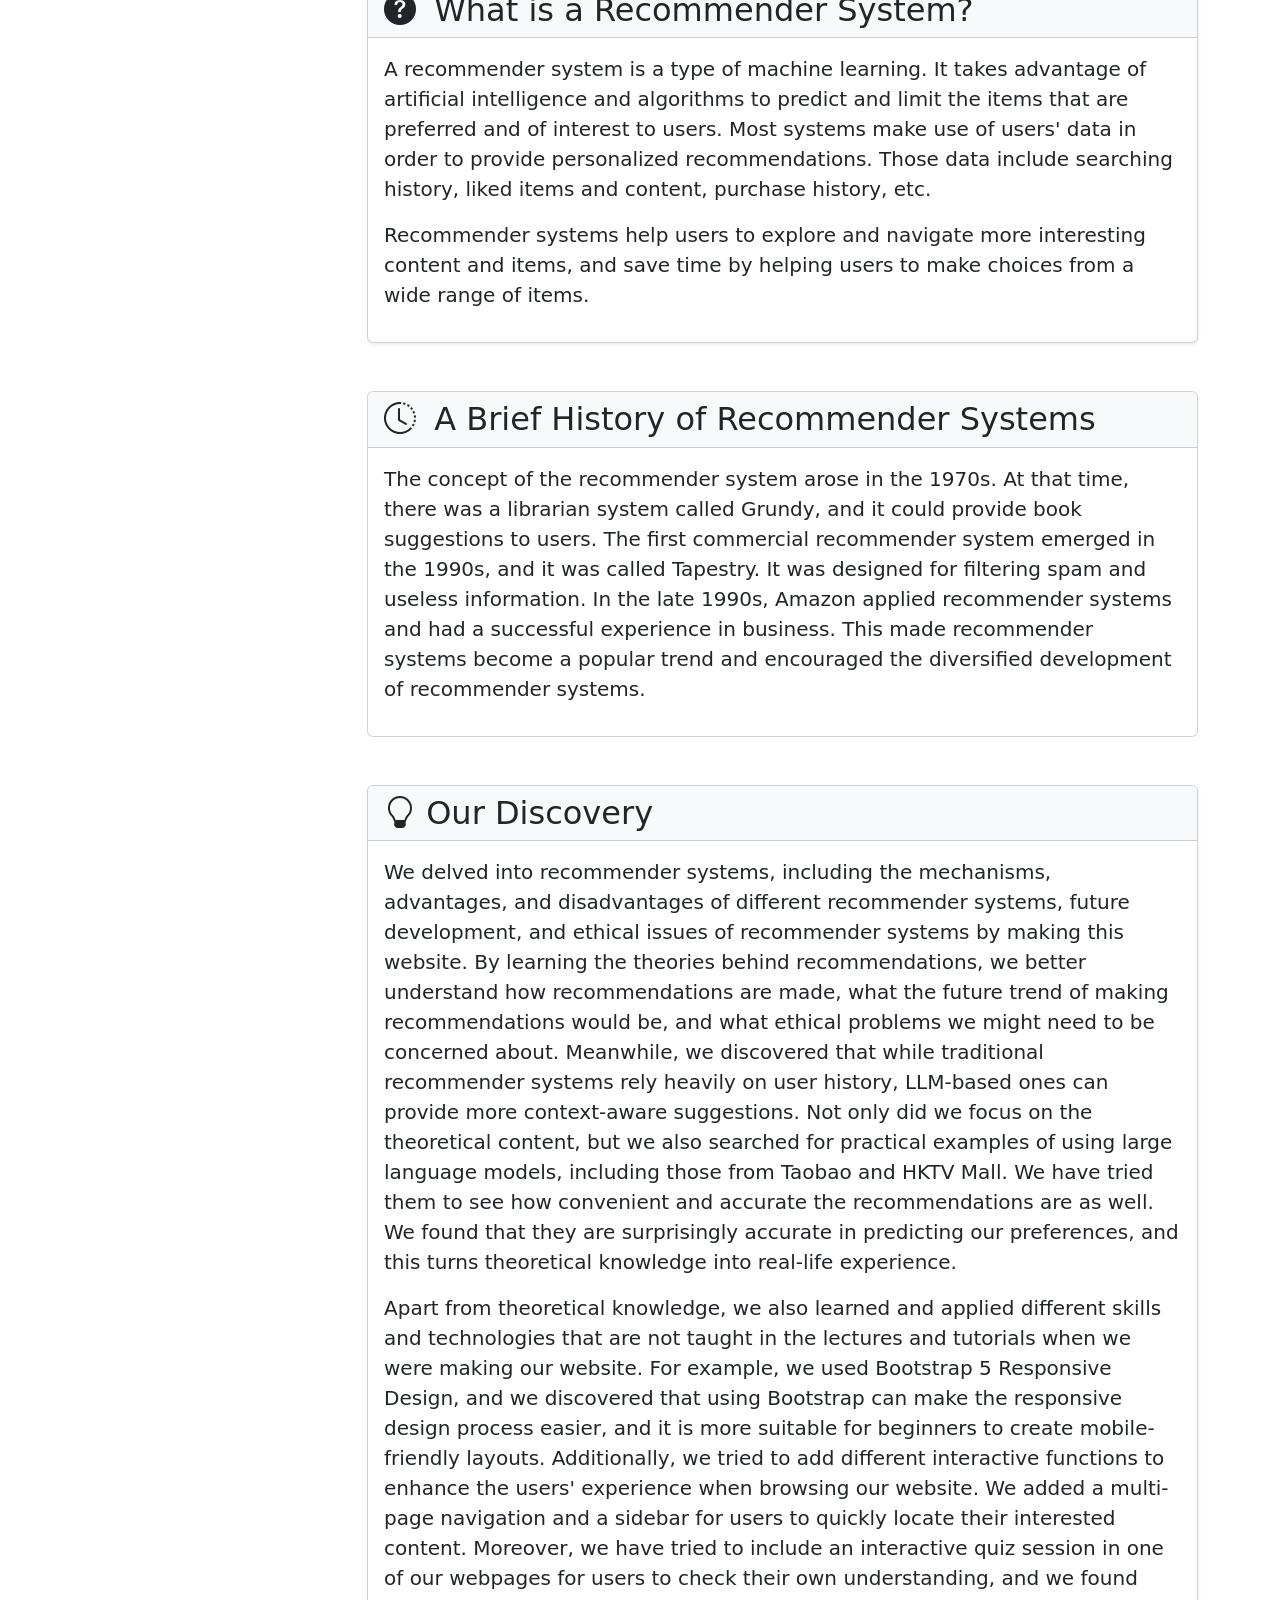
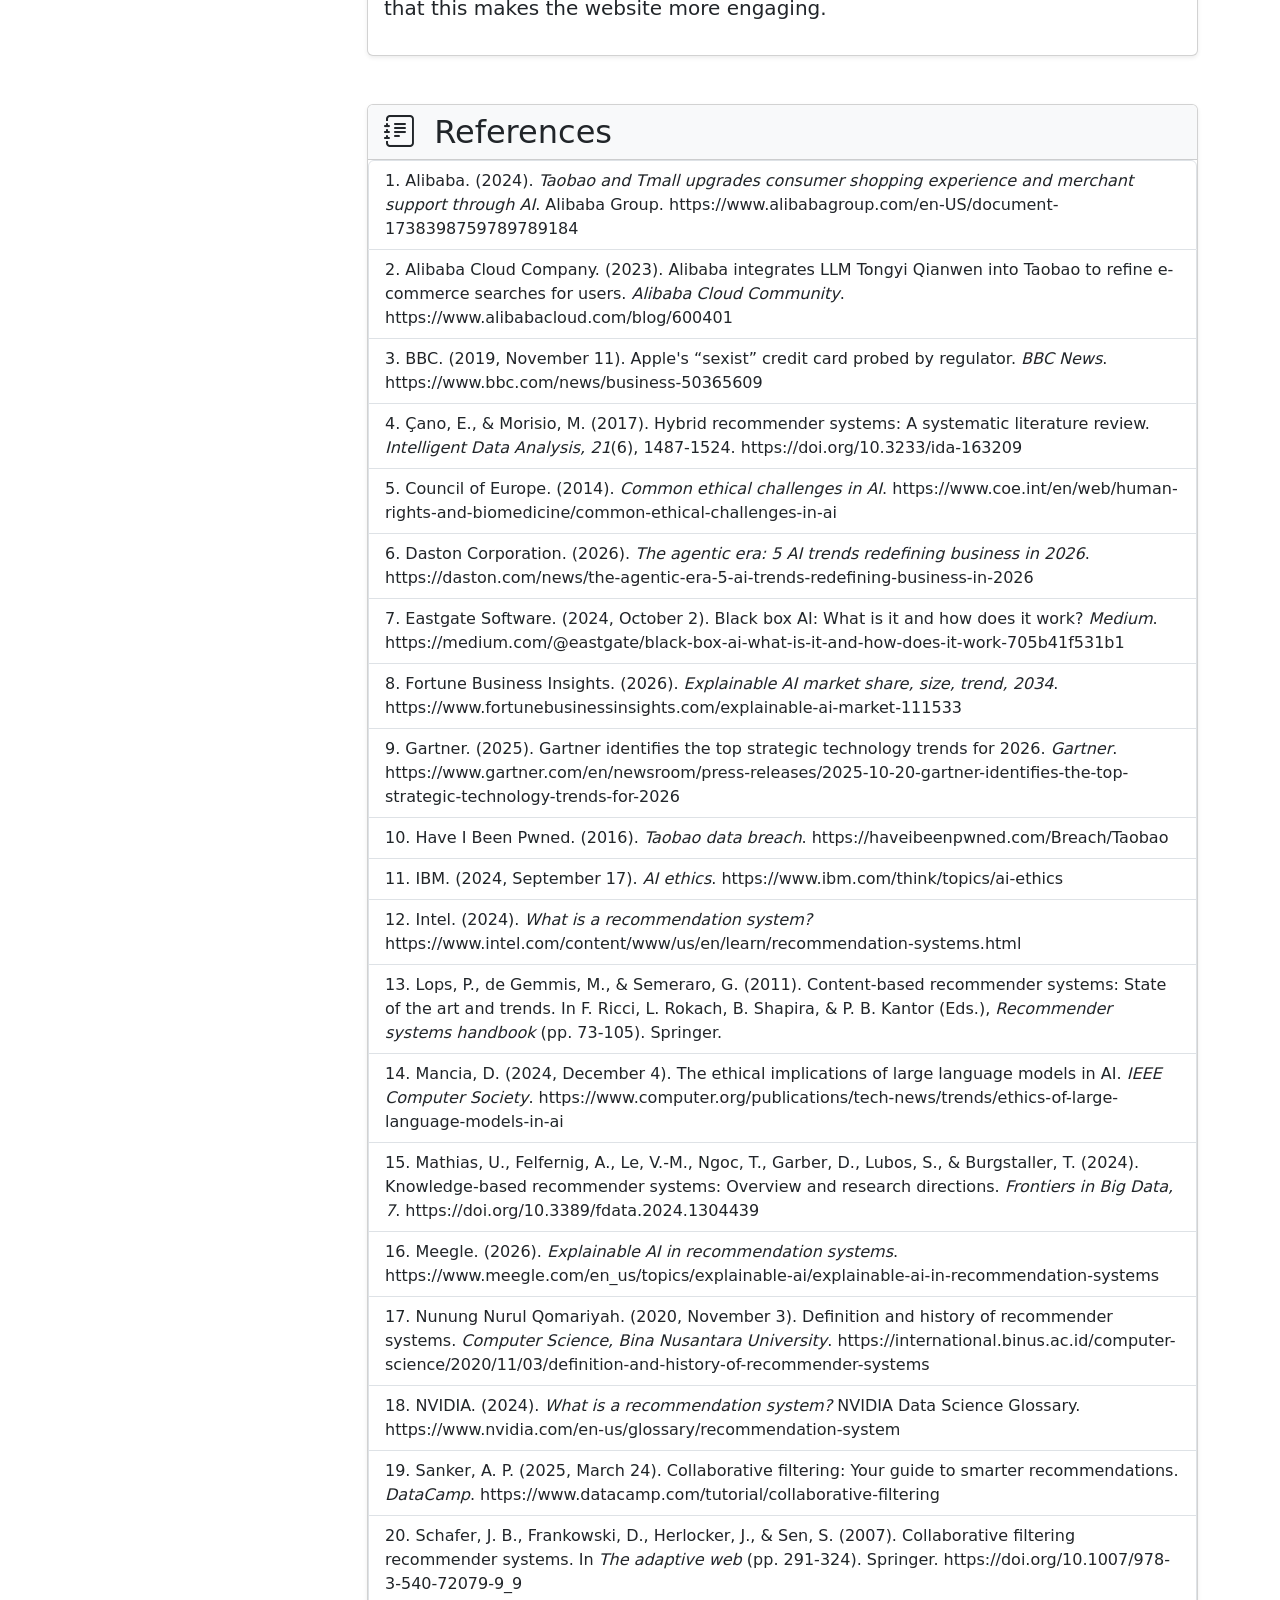
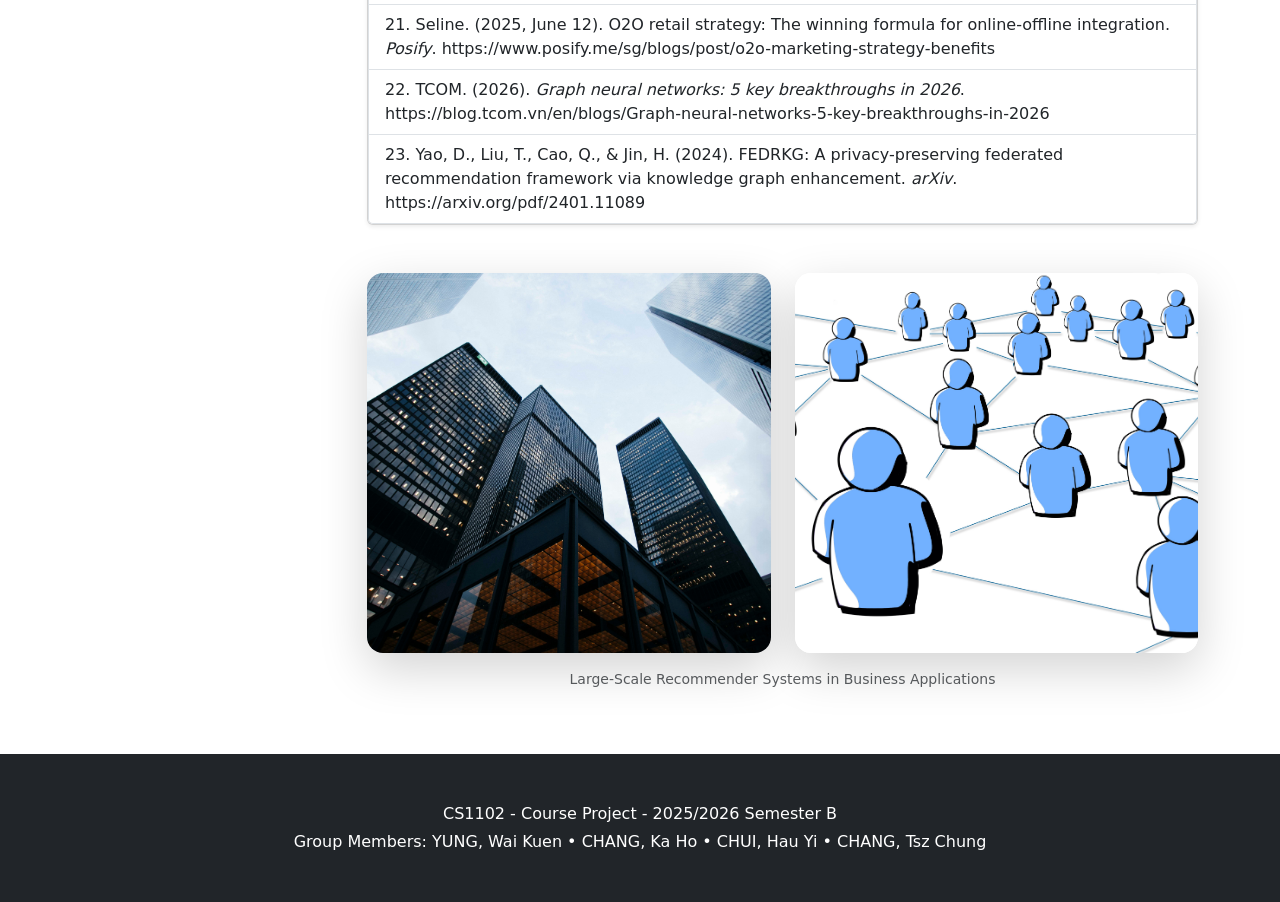
==== commit 74af369d: "1.6" ====
--- a/index.html
+++ b/index.html
@@ -161,7 +161,7 @@
                     </div>
                     <div class="card-body">
                         <p class="lead">
-                            A recommender system is a type of machine learning. It takes advantage of artificial intelligence and algorithms to predict and limit the items that are preferred and of interest to users. Most systems make use of users’ data in order to provide personalized recommendations. Those data include searching history, liked items and content, purchase history, etc.
+                            A recommender system is a type of machine learning. It takes advantage of artificial intelligence and algorithms to predict and limit the items that are preferred and of interest to users. Most systems make use of users' data in order to provide personalized recommendations. Those data include searching history, liked items and content, purchase history, etc.
                         </p>
                         <p class="lead">
                             Recommender systems help users to explore and navigate more interesting content and items, and save time by helping users to make choices from a wide range of items.
@@ -204,8 +204,8 @@
                     <ol class="list-group list-group-numbered">
                         <li class="list-group-item">Alibaba. (2024). <em>Taobao and Tmall upgrades consumer shopping experience and merchant support through AI</em>. Alibaba Group. https://www.alibabagroup.com/en-US/document-1738398759789789184</li>
                         <li class="list-group-item">Alibaba Cloud Company. (2023). Alibaba integrates LLM Tongyi Qianwen into Taobao to refine e-commerce searches for users. <em>Alibaba Cloud Community</em>. https://www.alibabacloud.com/blog/600401</li> 
-                        <li class="list-group-item">BBC. (2019, November 11). Apple’s “sexist” credit card probed by regulator. <em>BBC News</em>. https://www.bbc.com/news/business-50365609</li>
-                        <li class="list-group-item">Çano, E., & Morisio, M. (2017). Hybrid recommender systems: A systematic literature review. <em>Intelligent Data Analysis, 21</em>(6), 1487–1524. https://doi.org/10.3233/ida-163209</li>
+                        <li class="list-group-item">BBC. (2019, November 11). Apple's “sexist” credit card probed by regulator. <em>BBC News</em>. https://www.bbc.com/news/business-50365609</li>
+                        <li class="list-group-item">Çano, E., & Morisio, M. (2017). Hybrid recommender systems: A systematic literature review. <em>Intelligent Data Analysis, 21</em>(6), 1487-1524. https://doi.org/10.3233/ida-163209</li>
                         <li class="list-group-item">Council of Europe. (2014). <em>Common ethical challenges in AI</em>. https://www.coe.int/en/web/human-rights-and-biomedicine/common-ethical-challenges-in-ai</li>
                         <li class="list-group-item">Daston Corporation. (2026). <em>The agentic era: 5 AI trends redefining business in 2026</em>. https://daston.com/news/the-agentic-era-5-ai-trends-redefining-business-in-2026</li>
                         <li class="list-group-item">Eastgate Software. (2024, October 2). Black box AI: What is it and how does it work? <em>Medium</em>. https://medium.com/@eastgate/black-box-ai-what-is-it-and-how-does-it-work-705b41f531b1</li>
@@ -214,13 +214,14 @@
                         <li class="list-group-item">Have I Been Pwned. (2016). <em>Taobao data breach</em>. https://haveibeenpwned.com/Breach/Taobao</li>
                         <li class="list-group-item">IBM. (2024, September 17). <em>AI ethics</em>. https://www.ibm.com/think/topics/ai-ethics</li>
                         <li class="list-group-item">Intel. (2024). <em>What is a recommendation system?</em> https://www.intel.com/content/www/us/en/learn/recommendation-systems.html</li>
-                        <li class="list-group-item">Lops, P., de Gemmis, M., & Semeraro, G. (2011). Content-based recommender systems: State of the art and trends. In F. Ricci, L. Rokach, B. Shapira, & P. B. Kantor (Eds.), <em>Recommender systems handbook</em> (pp. 73–105). Springer.</li>
-                        <li class="list-group-item">Mancia, D. (2024, December 4). The ethical implications of large language models in AI. <em>IEEE Computer Society</em>. https://www.computer.org/publications/tech-news/trends/ethics-of-large-language-models-in-ai</li>                            <li class="list-group-item">Mathias, U., Felfernig, A., Le, V.-M., Ngoc, T., Garber, D., Lubos, S., & Burgstaller, T. (2024). Knowledge-based recommender systems: Overview and research directions. <em>Frontiers in Big Data, 7</em>. https://doi.org/10.3389/fdata.2024.1304439</li>
+                        <li class="list-group-item">Lops, P., de Gemmis, M., & Semeraro, G. (2011). Content-based recommender systems: State of the art and trends. In F. Ricci, L. Rokach, B. Shapira, & P. B. Kantor (Eds.), <em>Recommender systems handbook</em> (pp. 73-105). Springer.</li>
+                        <li class="list-group-item">Mancia, D. (2024, December 4). The ethical implications of large language models in AI. <em>IEEE Computer Society</em>. https://www.computer.org/publications/tech-news/trends/ethics-of-large-language-models-in-ai</li>                            
+                        <li class="list-group-item">Mathias, U., Felfernig, A., Le, V.-M., Ngoc, T., Garber, D., Lubos, S., & Burgstaller, T. (2024). Knowledge-based recommender systems: Overview and research directions. <em>Frontiers in Big Data, 7</em>. https://doi.org/10.3389/fdata.2024.1304439</li>
                         <li class="list-group-item">Meegle. (2026). <em>Explainable AI in recommendation systems</em>. https://www.meegle.com/en_us/topics/explainable-ai/explainable-ai-in-recommendation-systems</li>
                         <li class="list-group-item">Nunung Nurul Qomariyah. (2020, November 3). Definition and history of recommender systems. <em>Computer Science, Bina Nusantara University</em>. https://international.binus.ac.id/computer-science/2020/11/03/definition-and-history-of-recommender-systems</li>
                         <li class="list-group-item">NVIDIA. (2024). <em>What is a recommendation system?</em> NVIDIA Data Science Glossary. https://www.nvidia.com/en-us/glossary/recommendation-system</li>
                         <li class="list-group-item">Sanker, A. P. (2025, March 24). Collaborative filtering: Your guide to smarter recommendations. <em>DataCamp</em>. https://www.datacamp.com/tutorial/collaborative-filtering</li>
-                        <li class="list-group-item">Schafer, J. B., Frankowski, D., Herlocker, J., & Sen, S. (2007). Collaborative filtering recommender systems. In <em>The adaptive web</em> (pp. 291–324). Springer. https://doi.org/10.1007/978-3-540-72079-9_9</li>
+                        <li class="list-group-item">Schafer, J. B., Frankowski, D., Herlocker, J., & Sen, S. (2007). Collaborative filtering recommender systems. In <em>The adaptive web</em> (pp. 291-324). Springer. https://doi.org/10.1007/978-3-540-72079-9_9</li>
                         <li class="list-group-item">Seline. (2025, June 12). O2O retail strategy: The winning formula for online-offline integration. <em>Posify</em>. https://www.posify.me/sg/blogs/post/o2o-marketing-strategy-benefits</li>
                         <li class="list-group-item">TCOM. (2026). <em>Graph neural networks: 5 key breakthroughs in 2026</em>. https://blog.tcom.vn/en/blogs/Graph-neural-networks-5-key-breakthroughs-in-2026</li>
                         <li class="list-group-item">Yao, D., Liu, T., Cao, Q., & Jin, H. (2024). FEDRKG: A privacy-preserving federated recommendation framework via knowledge graph enhancement. <em>arXiv</em>. https://arxiv.org/pdf/2401.11089</li>
@@ -265,7 +266,6 @@
         <i class="bi bi-arrow-up fs-3"></i>
     </button>
 
-    <!-- Bootstrap JS + JS -->
     <script src="https://cdn.jsdelivr.net/npm/bootstrap@5.3.3/dist/js/bootstrap.bundle.min.js"></script>
     <script src="js/script.js"></script>
 </body>
--- a/css/style.css
+++ b/css/style.css
@@ -45,7 +45,7 @@
 }
 
 .btn:hover,
-.card:hover:not(.group-card):not(.topic-card):not(.tech-card):not(.intro-card):not(.his-card):not(.dis-card):not(.ref-card)not(.start-card):not(.quiz-card):not(.result-card) {
+.card:hover:not(.group-card):not(.topic-card):not(.tech-card):not(.intro-card):not(.his-card):not(.dis-card):not(.ref-card):not(.start-card):not(.quiz-card):not(.result-card) {
     transform: translateY(-3px);
     box-shadow: 0 10px 25px rgba(138, 43, 226, 0.25);
 }
